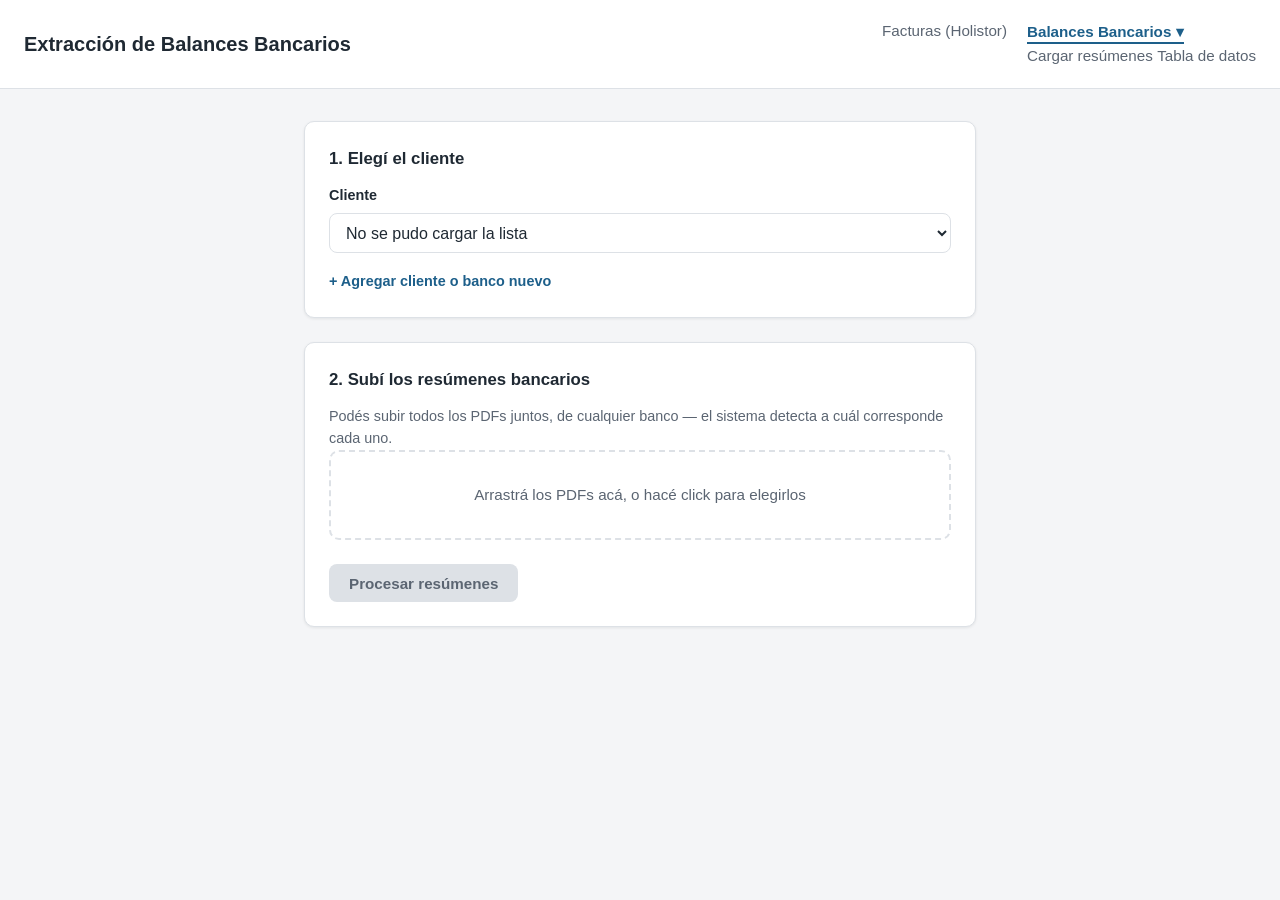
==== balances.html @ 459527d9 "Refactor navigation for balances page" ====
<!DOCTYPE html>
<html lang="es">
<head>
  <meta charset="UTF-8">
  <meta name="viewport" content="width=device-width, initial-scale=1.0">
  <title>Estudio Riorda — Balances Bancarios</title>
  <link rel="stylesheet" href="balances.css">
</head>
<body>

  <header class="balances-header">
    <h1>Extracción de Balances Bancarios</h1>
     <nav class="balances-nav">
        <a href="index.html">Facturas (Holistor)</a>
        <div class="balances-nav-item">
          <a href="balances.html" aria-current="page">Balances Bancarios ▾</a>
          <div class="balances-nav-dropdown">
            <a href="balances.html" class="balances-nav-activa">Cargar resúmenes</a>
            <a href="tabla-datos.html">Tabla de datos</a>
          </div>
        </div>
      </nav>
  </header>

  <main class="balances-main">

    <!-- Paso 1: elegir cliente -->
    <section id="balances-seccion-cliente" class="balances-card">
      <h2>1. Elegí el cliente</h2>

      <div class="balances-campo">
        <label for="balances-select-cliente">Cliente</label>
        <select id="balances-select-cliente">
          <option value="">Cargando clientes…</option>
        </select>
      </div>

      <p id="balances-bancos-habilitados" class="balances-nota"></p>

      <button id="balances-btn-mostrar-alta" type="button" class="balances-link-boton">
        + Agregar cliente o banco nuevo
      </button>
    </section>

    <!-- Formulario de alta de cliente/banco (oculto por defecto, JS lo muestra) -->
    <section id="balances-seccion-alta" class="balances-card" hidden>
      <h2>Agregar cliente o banco</h2>

      <div class="balances-campo">
        <label for="balances-alta-cliente">Nombre del cliente</label>
        <input type="text" id="balances-alta-cliente" placeholder="Ej: Porta SRL">
      </div>

      <div class="balances-campo">
        <label for="balances-alta-banco">Banco</label>
        <select id="balances-alta-banco">
          <option value="">Elegí un banco</option>
          <option value="Galicia">Galicia</option>
          <option value="Nación">Nación</option>
          <option value="Santander">Santander</option>
          <option value="Macro">Macro</option>
        </select>
      </div>

      <div class="balances-acciones">
        <button id="balances-btn-confirmar-alta" type="button">Agregar</button>
        <button id="balances-btn-cancelar-alta" type="button" class="balances-boton-secundario">Cancelar</button>
      </div>

      <p id="balances-alta-mensaje" class="balances-nota" role="status" aria-live="polite"></p>
    </section>

    <!-- Paso 2: subir PDFs -->
    <section id="balances-seccion-upload" class="balances-card">
      <h2>2. Subí los resúmenes bancarios</h2>
      <p class="balances-nota">Podés subir todos los PDFs juntos, de cualquier banco — el sistema detecta a cuál corresponde cada uno.</p>

      <div id="balances-zona-drop" class="balances-dropzone">
        <p>Arrastrá los PDFs acá, o hacé click para elegirlos</p>
        <input type="file" id="balances-input-archivos" accept="application/pdf" multiple hidden>
      </div>

      <ul id="balances-lista-archivos" class="balances-lista-archivos"></ul>

      <div class="balances-acciones">
        <button id="balances-btn-procesar" type="button" disabled>Procesar resúmenes</button>
      </div>
    </section>

    <!-- Estado / progreso -->
    <section id="balances-seccion-estado" class="balances-card" hidden>
      <h2>Procesando…</h2>
      <div id="balances-barra-progreso" class="balances-barra-progreso">
        <div id="balances-barra-progreso-relleno" class="balances-barra-progreso-relleno"></div>
      </div>
      <p id="balances-estado-texto" class="balances-nota" role="status" aria-live="polite"></p>
    </section>

    <!-- Resultados -->
    <section id="balances-seccion-resultados" class="balances-card" hidden>
      <h2>Resultado</h2>

      <div id="balances-resultado-resumen"></div>

      <div id="balances-resultado-avisos"></div>

      <div id="balances-resultado-fallos"></div>

      <button id="balances-btn-nueva-carga" type="button" class="balances-boton-secundario">
        Cargar más resúmenes
      </button>
    </section>

  </main>

  <script src="balances.js"></script>
</body>
</html>
---- balances.css ----
:root {
  --balances-color-fondo: #f4f5f7;
  --balances-color-superficie: #ffffff;
  --balances-color-borde: #dde1e6;
  --balances-color-texto: #1f2933;
  --balances-color-texto-secundario: #5b6572;
  --balances-color-primario: #1d5f8a;
  --balances-color-primario-hover: #164a6d;
  --balances-color-exito: #1d7a4c;
  --balances-color-exito-fondo: #e7f5ec;
  --balances-color-alerta: #9a6400;
  --balances-color-alerta-fondo: #fdf3d9;
  --balances-color-error: #a3231f;
  --balances-color-error-fondo: #fbe9e8;
  --balances-radio: 10px;
  --balances-sombra: 0 1px 3px rgba(15, 23, 30, 0.08);
  --balances-fuente: "Segoe UI", "Helvetica Neue", Arial, sans-serif;
}

* {
  box-sizing: border-box;
}

body {
  margin: 0;
  font-family: var(--balances-fuente);
  background: var(--balances-color-fondo);
  color: var(--balances-color-texto);
  line-height: 1.5;
}

/* ---------- Header ---------- */

.balances-header {
  background: var(--balances-color-superficie);
  border-bottom: 1px solid var(--balances-color-borde);
  padding: 1.25rem 1.5rem;
  display: flex;
  flex-wrap: wrap;
  align-items: center;
  justify-content: space-between;
  gap: 1rem;
}

.balances-header h1 {
  font-size: 1.25rem;
  margin: 0;
}

.balances-nav {
  display: flex;
  gap: 1.25rem;
}

.balances-nav a {
  color: var(--balances-color-texto-secundario);
  text-decoration: none;
  font-size: 0.95rem;
  padding-bottom: 2px;
  border-bottom: 2px solid transparent;
}

.balances-nav a:hover {
  color: var(--balances-color-texto);
}

.balances-nav a[aria-current="page"] {
  color: var(--balances-color-primario);
  border-bottom-color: var(--balances-color-primario);
  font-weight: 600;
}

/* ---------- Layout general ---------- */

.balances-main {
  max-width: 720px;
  margin: 0 auto;
  padding: 2rem 1.5rem 4rem;
  display: flex;
  flex-direction: column;
  gap: 1.5rem;
}

.balances-card {
  background: var(--balances-color-superficie);
  border: 1px solid var(--balances-color-borde);
  border-radius: var(--balances-radio);
  box-shadow: var(--balances-sombra);
  padding: 1.5rem;
}

.balances-card h2 {
  margin-top: 0;
  font-size: 1.05rem;
}

.balances-nota {
  color: var(--balances-color-texto-secundario);
  font-size: 0.9rem;
  margin: 0.5rem 0 0;
}

/* ---------- Campos de formulario ---------- */

.balances-campo {
  display: flex;
  flex-direction: column;
  gap: 0.4rem;
  margin-bottom: 1rem;
}

.balances-campo label {
  font-size: 0.9rem;
  font-weight: 600;
  color: var(--balances-color-texto);
}

.balances-campo select,
.balances-campo input[type="text"] {
  font-family: inherit;
  font-size: 1rem;
  padding: 0.6rem 0.75rem;
  border: 1px solid var(--balances-color-borde);
  border-radius: 8px;
  background: var(--balances-color-superficie);
  color: var(--balances-color-texto);
}

.balances-campo select:focus,
.balances-campo input[type="text"]:focus {
  outline: 2px solid var(--balances-color-primario);
  outline-offset: 1px;
}

/* ---------- Botones ---------- */

.balances-acciones {
  display: flex;
  gap: 0.75rem;
  flex-wrap: wrap;
  margin-top: 0.5rem;
}

button {
  font-family: inherit;
  font-size: 0.95rem;
  font-weight: 600;
  padding: 0.65rem 1.25rem;
  border-radius: 8px;
  border: none;
  cursor: pointer;
  background: var(--balances-color-primario);
  color: #ffffff;
  transition: background 0.15s ease;
}

button:hover:not(:disabled) {
  background: var(--balances-color-primario-hover);
}

button:disabled {
  background: var(--balances-color-borde);
  color: var(--balances-color-texto-secundario);
  cursor: not-allowed;
}

button:focus-visible {
  outline: 2px solid var(--balances-color-primario);
  outline-offset: 2px;
}

.balances-boton-secundario {
  background: transparent;
  color: var(--balances-color-texto-secundario);
  border: 1px solid var(--balances-color-borde);
}

.balances-boton-secundario:hover:not(:disabled) {
  background: var(--balances-color-fondo);
  color: var(--balances-color-texto);
}

.balances-link-boton {
  background: none;
  border: none;
  color: var(--balances-color-primario);
  font-weight: 600;
  font-size: 0.9rem;
  padding: 0;
  cursor: pointer;
}

.balances-link-boton:hover {
  text-decoration: underline;
  background: none;
}

/* ---------- Zona de carga de archivos ---------- */

.balances-dropzone {
  border: 2px dashed var(--balances-color-borde);
  border-radius: var(--balances-radio);
  padding: 2rem 1rem;
  text-align: center;
  color: var(--balances-color-texto-secundario);
  cursor: pointer;
  transition: border-color 0.15s ease, background 0.15s ease;
}

.balances-dropzone:hover,
.balances-dropzone.balances-dropzone-activa {
  border-color: var(--balances-color-primario);
  background: var(--balances-color-fondo);
}

.balances-dropzone p {
  margin: 0;
  font-size: 0.95rem;
}

.balances-lista-archivos {
  list-style: none;
  margin: 1rem 0 0;
  padding: 0;
  display: flex;
  flex-direction: column;
  gap: 0.5rem;
}

.balances-lista-archivos li {
  display: flex;
  align-items: center;
  justify-content: space-between;
  gap: 0.75rem;
  padding: 0.6rem 0.85rem;
  background: var(--balances-color-fondo);
  border-radius: 8px;
  font-size: 0.9rem;
}

.balances-lista-archivos .balances-archivo-quitar {
  background: none;
  border: none;
  color: var(--balances-color-error);
  font-weight: 700;
  padding: 0 0.25rem;
  cursor: pointer;
}

/* ---------- Barra de progreso ---------- */

.balances-barra-progreso {
  width: 100%;
  height: 8px;
  background: var(--balances-color-borde);
  border-radius: 999px;
  overflow: hidden;
  margin-bottom: 0.75rem;
}

.balances-barra-progreso-relleno {
  height: 100%;
  width: 0%;
  background: var(--balances-color-primario);
  transition: width 0.3s ease;
}

/* ---------- Mensajes de resultado ---------- */

.balances-mensaje {
  border-radius: 8px;
  padding: 0.85rem 1rem;
  font-size: 0.9rem;
  margin-bottom: 0.75rem;
}

.balances-mensaje-exito {
  background: var(--balances-color-exito-fondo);
  color: var(--balances-color-exito);
}

.balances-mensaje-alerta {
  background: var(--balances-color-alerta-fondo);
  color: var(--balances-color-alerta);
}

.balances-mensaje-error {
  background: var(--balances-color-error-fondo);
  color: var(--balances-color-error);
}

/* ---------- Responsive ---------- */

@media (max-width: 480px) {
  .balances-header {
    flex-direction: column;
    align-items: flex-start;
  }

  .balances-main {
    padding: 1.5rem 1rem 3rem;
  }

  .balances-card {
    padding: 1.15rem;
  }
}

/* ---------- Movimiento reducido ---------- */

@media (prefers-reduced-motion: reduce) {
  .balances-barra-progreso-relleno,
  .balances-dropzone {
    transition: none;
  }
}
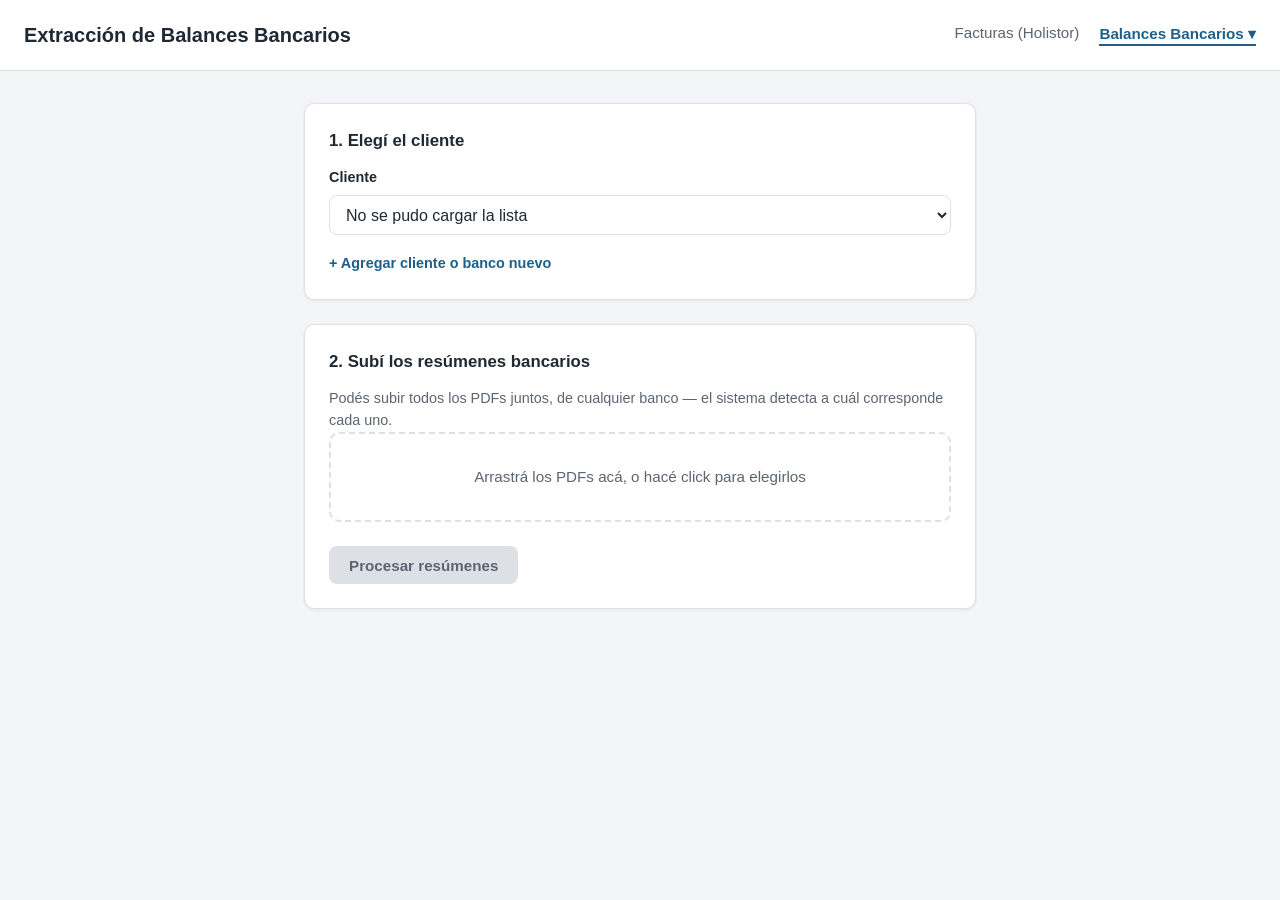
==== commit 721679e7: "Refactor navigation structure in balances.html" ====
--- a/balances.html
+++ b/balances.html
@@ -10,16 +10,18 @@
 
   <header class="balances-header">
     <h1>Extracción de Balances Bancarios</h1>
-     <nav class="balances-nav">
-        <a href="index.html">Facturas (Holistor)</a>
-        <div class="balances-nav-item">
-          <a href="balances.html" aria-current="page">Balances Bancarios ▾</a>
-          <div class="balances-nav-dropdown">
+    <nav class="balances-nav">
+      <a href="index.html">Facturas (Holistor)</a>
+      <div class="balances-nav-item">
+        <a href="balances.html" aria-current="page">Balances Bancarios ▾</a>
+        <div class="balances-nav-dropdown">
+          <div class="balances-nav-dropdown-caja">
             <a href="balances.html" class="balances-nav-activa">Cargar resúmenes</a>
             <a href="tabla-datos.html">Tabla de datos</a>
           </div>
         </div>
-      </nav>
+      </div>
+    </nav>
   </header>
 
   <main class="balances-main">
--- a/balances.css
+++ b/balances.css
@@ -314,3 +314,44 @@
     transition: none;
   }
 }
+
+.balances-nav-item {
+  position: relative;
+}
+
+.balances-nav-dropdown {
+  display: none;
+  position: absolute;
+  top: 100%;
+  left: 0;
+  margin-top: 0.5rem;
+  background: var(--balances-color-superficie);
+  border: 1px solid var(--balances-color-borde);
+  border-radius: 8px;
+  box-shadow: var(--balances-sombra);
+  min-width: 180px;
+  overflow: hidden;
+  padding: 0.35rem 0;
+}
+
+.balances-nav-item:hover .balances-nav-dropdown,
+.balances-nav-item:focus-within .balances-nav-dropdown {
+  display: block;
+}
+
+.balances-nav-dropdown a {
+  display: block;
+  padding: 0.55rem 0.9rem;
+  font-size: 0.9rem;
+  color: var(--balances-color-texto);
+  text-decoration: none;
+}
+
+.balances-nav-dropdown a:hover {
+  background: var(--balances-color-fondo);
+}
+
+.balances-nav-dropdown a.balances-nav-activa {
+  color: var(--balances-color-primario);
+  font-weight: 600;
+}
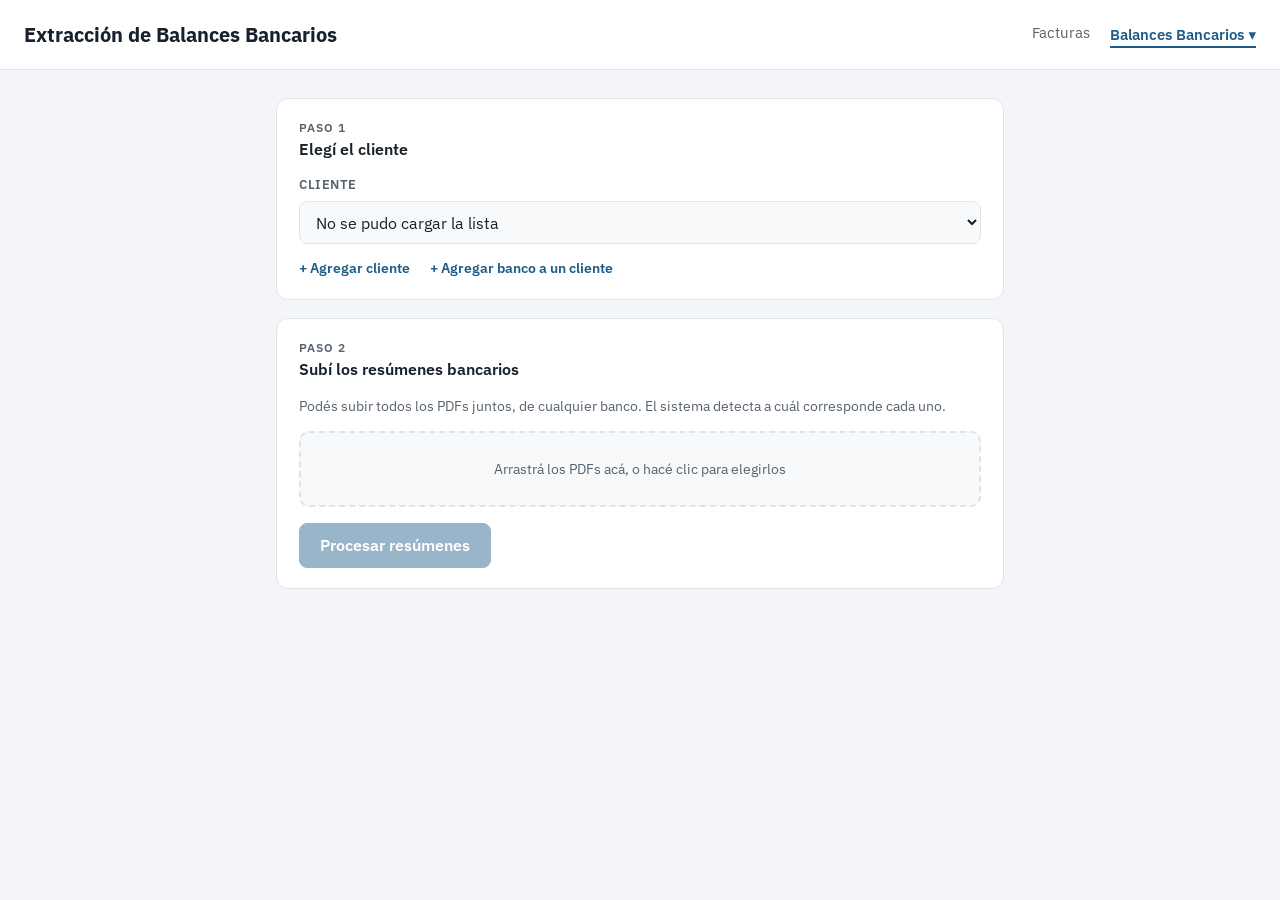
==== commit 0ac2ac96: "Balances: trabajo en curso traído del repositorio anterior (rama balances-polling-robusto) Co-Author" ====
--- a/balances.html
+++ b/balances.html
@@ -4,6 +4,8 @@
   <meta charset="UTF-8">
   <meta name="viewport" content="width=device-width, initial-scale=1.0">
   <title>Estudio Riorda — Balances Bancarios</title>
+  <link rel="stylesheet" href="https://fonts.googleapis.com/css2?family=IBM+Plex+Sans:wght@400;500;600&family=IBM+Plex+Mono:wght@400;500&display=swap">
+  <link rel="stylesheet" href="estilos-base.css">
   <link rel="stylesheet" href="balances.css">
 </head>
 <body>
@@ -11,7 +13,7 @@
   <header class="balances-header">
     <h1>Extracción de Balances Bancarios</h1>
     <nav class="balances-nav">
-      <a href="index.html">Facturas (Holistor)</a>
+      <a href="index.html">Facturas</a>
       <div class="balances-nav-item">
         <a href="balances.html" aria-current="page">Balances Bancarios ▾</a>
         <div class="balances-nav-dropdown">
@@ -28,7 +30,7 @@
 
     <!-- Paso 1: elegir cliente -->
     <section id="balances-seccion-cliente" class="balances-card">
-      <h2>1. Elegí el cliente</h2>
+      <h2>Paso 1 <b>Elegí el cliente</b></h2>
 
       <div class="balances-campo">
         <label for="balances-select-cliente">Cliente</label>
@@ -37,84 +39,144 @@
         </select>
       </div>
 
-      <p id="balances-bancos-habilitados" class="balances-nota"></p>
+      <!-- "Bancos habilitados" + un chip por banco (lo arma balances.js) -->
+      <div id="balances-bancos-habilitados" class="balances-chips-linea"></div>
 
-      <button id="balances-btn-mostrar-alta" type="button" class="balances-link-boton">
-        + Agregar cliente o banco nuevo
-      </button>
-    </section>
-
-    <!-- Formulario de alta de cliente/banco (oculto por defecto, JS lo muestra) -->
-    <section id="balances-seccion-alta" class="balances-card" hidden>
-      <h2>Agregar cliente o banco</h2>
-
-      <div class="balances-campo">
-        <label for="balances-alta-cliente">Nombre del cliente</label>
-        <input type="text" id="balances-alta-cliente" placeholder="Ej: Porta SRL">
+      <div class="balances-alta-enlaces">
+        <button id="balances-btn-alta-cliente" type="button" class="balances-link-boton" aria-expanded="false" aria-controls="balances-alta-cliente">+ Agregar cliente</button>
+        <button id="balances-btn-alta-banco" type="button" class="balances-link-boton" aria-expanded="false" aria-controls="balances-alta-banco">+ Agregar banco a un cliente</button>
       </div>
 
-      <div class="balances-campo">
-        <label for="balances-alta-banco">Banco</label>
-        <select id="balances-alta-banco">
-          <option value="">Elegí un banco</option>
-          <option value="Galicia">Galicia</option>
-          <option value="Nación">Nación</option>
-          <option value="Santander">Santander</option>
-          <option value="Macro">Macro</option>
-        </select>
+      <!-- Alta de cliente / de banco: se ve un formulario por vez (JS los abre y cierra) -->
+      <div id="balances-seccion-alta">
+
+        <div id="balances-alta-cliente" class="balances-alta" hidden>
+          <h3>Agregar cliente</h3>
+          <p class="balances-nota">Nombre tal como va a figurar en la lista, y los bancos con los que opera. Podés tildar más de uno. Solo aparecen los bancos que el sistema sabe leer.</p>
+
+          <div class="balances-campo">
+            <label for="balances-alta-nombre">Nombre del cliente</label>
+            <input type="text" id="balances-alta-nombre" placeholder="Ej.: Abast. El Cimarrón" autocomplete="off">
+          </div>
+
+          <div class="balances-campo" role="group" aria-labelledby="balances-alta-cliente-bancos-titulo">
+            <span id="balances-alta-cliente-bancos-titulo" class="balances-campo-titulo">Bancos</span>
+            <div id="balances-alta-cliente-bancos" class="balances-bancos"></div>
+          </div>
+
+          <div class="balances-acciones">
+            <button id="balances-btn-confirmar-cliente" type="button" class="balances-boton-primario">Agregar cliente</button>
+            <button id="balances-btn-cancelar-cliente" type="button">Cancelar</button>
+          </div>
+        </div>
+
+        <div id="balances-alta-banco" class="balances-alta" hidden>
+          <h3>Agregar banco a un cliente</h3>
+          <p class="balances-nota">Se muestran los bancos que ya tiene el cliente elegido arriba; tildá los que faltan.</p>
+
+          <div class="balances-campo">
+            <span class="balances-campo-titulo">Cliente</span>
+            <strong id="balances-alta-banco-cliente"></strong>
+          </div>
+
+          <div class="balances-campo">
+            <span class="balances-campo-titulo">Bancos habilitados</span>
+            <div id="balances-alta-banco-chips" class="balances-chips"></div>
+          </div>
+
+          <div class="balances-campo" role="group" aria-labelledby="balances-alta-banco-bancos-titulo">
+            <span id="balances-alta-banco-bancos-titulo" class="balances-campo-titulo">Agregar</span>
+            <div id="balances-alta-banco-bancos" class="balances-bancos"></div>
+          </div>
+
+          <div class="balances-acciones">
+            <button id="balances-btn-confirmar-banco" type="button" class="balances-boton-primario">Agregar bancos</button>
+            <button id="balances-btn-cancelar-banco" type="button">Cancelar</button>
+          </div>
+        </div>
+
+        <p id="balances-alta-mensaje" class="balances-nota" role="status" aria-live="polite"></p>
       </div>
-
-      <div class="balances-acciones">
-        <button id="balances-btn-confirmar-alta" type="button">Agregar</button>
-        <button id="balances-btn-cancelar-alta" type="button" class="balances-boton-secundario">Cancelar</button>
-      </div>
-
-      <p id="balances-alta-mensaje" class="balances-nota" role="status" aria-live="polite"></p>
     </section>
 
     <!-- Paso 2: subir PDFs -->
     <section id="balances-seccion-upload" class="balances-card">
-      <h2>2. Subí los resúmenes bancarios</h2>
-      <p class="balances-nota">Podés subir todos los PDFs juntos, de cualquier banco — el sistema detecta a cuál corresponde cada uno.</p>
+      <h2>Paso 2 <b>Subí los resúmenes bancarios</b></h2>
+      <p class="balances-nota">Podés subir todos los PDFs juntos, de cualquier banco. El sistema detecta a cuál corresponde cada uno.</p>
 
       <div id="balances-zona-drop" class="balances-dropzone">
-        <p>Arrastrá los PDFs acá, o hacé click para elegirlos</p>
+        <p>Arrastrá los PDFs acá, o hacé clic para elegirlos</p>
         <input type="file" id="balances-input-archivos" accept="application/pdf" multiple hidden>
+      </div>
+
+      <div id="balances-lista-cabecera" class="balances-lista-cabecera" hidden>
+        <span id="balances-contador-archivos" aria-live="polite"></span>
+        <button id="balances-btn-quitar-todos" type="button" class="balances-boton-chico">Quitar todos</button>
       </div>
 
       <ul id="balances-lista-archivos" class="balances-lista-archivos"></ul>
 
       <div class="balances-acciones">
-        <button id="balances-btn-procesar" type="button" disabled>Procesar resúmenes</button>
+        <button id="balances-btn-procesar" type="button" class="balances-boton-primario" disabled>Procesar resúmenes</button>
       </div>
     </section>
 
     <!-- Estado / progreso -->
     <section id="balances-seccion-estado" class="balances-card" hidden>
-      <h2>Procesando…</h2>
+      <h2>Procesando <b id="balances-estado-subtitulo"></b></h2>
       <div id="balances-barra-progreso" class="balances-barra-progreso">
         <div id="balances-barra-progreso-relleno" class="balances-barra-progreso-relleno"></div>
       </div>
-      <p id="balances-estado-texto" class="balances-nota" role="status" aria-live="polite"></p>
+      <p id="balances-estado-texto" class="balances-estado-tag" role="status" aria-live="polite"></p>
     </section>
 
     <!-- Resultados -->
     <section id="balances-seccion-resultados" class="balances-card" hidden>
-      <h2>Resultado</h2>
+      <h2>Resultado <b id="balances-resultado-subtitulo"></b></h2>
 
       <div id="balances-resultado-resumen"></div>
 
+      <div id="balances-resultado-fallos"></div>
+
       <div id="balances-resultado-avisos"></div>
 
-      <div id="balances-resultado-fallos"></div>
+      <div class="balances-acciones">
+        <button id="balances-btn-reconsultar" type="button" hidden>
+          Volver a consultar el estado
+        </button>
 
-      <button id="balances-btn-nueva-carga" type="button" class="balances-boton-secundario">
-        Cargar más resúmenes
-      </button>
+        <button id="balances-btn-nueva-carga" type="button" class="balances-boton-primario">
+          Cargar más resúmenes
+        </button>
+      </div>
     </section>
 
   </main>
 
+  <!-- Ventana para pedir la contraseña de un PDF protegido (la abre balances.js) -->
+  <dialog id="balances-dialogo-clave" class="balances-dialogo" aria-labelledby="balances-dialogo-titulo">
+    <form id="balances-dialogo-form" method="dialog" autocomplete="off">
+      <h2 id="balances-dialogo-titulo">PDF protegido con contraseña <strong id="balances-dialogo-archivo"></strong></h2>
+      <p class="balances-dialogo-texto balances-nota">Este resumen está protegido. Escribí la contraseña para desbloquearlo. No se guarda.</p>
+
+      <div class="balances-campo">
+        <label for="balances-dialogo-clave-input">Contraseña</label>
+        <input type="password" id="balances-dialogo-clave-input" autocomplete="off" autocapitalize="off" spellcheck="false">
+      </div>
+
+      <label class="balances-dialogo-mostrar">
+        <input type="checkbox" id="balances-dialogo-mostrar"> Mostrar contraseña
+      </label>
+
+      <div id="balances-dialogo-mensaje" role="alert" aria-live="polite"></div>
+
+      <div class="balances-acciones">
+        <button id="balances-dialogo-desbloquear" type="submit" class="balances-boton-primario">Desbloquear</button>
+        <button id="balances-dialogo-omitir" type="button">Omitir</button>
+      </div>
+    </form>
+  </dialog>
+
   <script src="balances.js"></script>
 </body>
 </html>
--- a/estilos-base.css
+++ b/estilos-base.css
@@ -0,0 +1,280 @@
+/* Estilos compartidos por "Cargar resúmenes" (balances.html) y "Tabla de datos" (tabla-datos.html).
+   Acá viven los tokens (colores, fuentes, radio), la barra superior, las notas/mensajes y los chips de banco.
+   Lo propio de cada página queda en balances.css y tabla-datos.css. */
+
+/* ---------- Tokens: todo color sale de estas variables. El modo oscuro las redefine. ---------- */
+
+:root {
+  --balances-color-fondo: #f3f5f8;
+  --balances-color-superficie: #ffffff;
+  --balances-color-borde: #dfe4ea;
+  --balances-color-texto: #17212b;
+  --balances-color-texto-secundario: #56626f;
+  --balances-color-primario: #1d5c8a;
+  --balances-color-primario-hover: #164a6d;
+  --balances-color-exito: #1e6b3a;
+  --balances-color-exito-fondo: #e4f3e9;
+  --balances-color-alerta: #7a5200;
+  --balances-color-alerta-fondo: #fff4dc;
+  --balances-color-error: #a3231f;
+  --balances-color-error-fondo: #fbe9e8;
+  --balances-color-info: #3d5063;
+  --balances-color-info-fondo: #eef2f6;
+  --balances-radio: 10px;
+  --balances-sombra: 0 1px 3px rgba(15, 23, 30, 0.08);
+  --balances-fuente: "IBM Plex Sans", system-ui, -apple-system, "Segoe UI", sans-serif;
+
+  --tabla-fuente-mono: "IBM Plex Mono", ui-monospace, "SFMono-Regular", Menlo, monospace;
+  --tabla-superficie-2: #f7f9fb;
+  --tabla-linea-suave: #eceff3;
+  --tabla-texto-3: #8a95a1;
+  --tabla-acento: #1d5c8a;
+  --tabla-acento-texto: #ffffff;
+  --tabla-negativo: #b4262b;
+  --tabla-hover: #eef3f8;
+  --tabla-galicia: #cf5a17;
+  --tabla-macro: #1b5fa8;
+  --tabla-nacion: #2a7a6f;
+  --tabla-santander: #c41e2a;
+  --tabla-credicoop: #7a4fb0;
+}
+
+@media (prefers-color-scheme: dark) {
+  :root:not([data-theme="light"]) {
+    --balances-color-fondo: #0f161d;
+    --balances-color-superficie: #17212b;
+    --balances-color-borde: #2a3846;
+    --balances-color-texto: #e8edf2;
+    --balances-color-texto-secundario: #a6b2bf;
+    --balances-color-primario: #6fb0e0;
+    --balances-color-primario-hover: #8fc2ea;
+    --balances-color-exito: #9fd8b3;
+    --balances-color-exito-fondo: #173627;
+    --balances-color-alerta: #f0cf7a;
+    --balances-color-alerta-fondo: #3b2f12;
+    --balances-color-error: #ff7b80;
+    --balances-color-error-fondo: #3a1f22;
+    --balances-color-info: #b9c6d2;
+    --balances-color-info-fondo: #1f2a34;
+    --balances-sombra: none;
+    --tabla-superficie-2: #1b2733;
+    --tabla-linea-suave: #223040;
+    --tabla-texto-3: #76828f;
+    --tabla-acento: #6fb0e0;
+    --tabla-acento-texto: #0b1822;
+    --tabla-negativo: #ff7b80;
+    --tabla-hover: #1e2c3a;
+    --tabla-galicia: #ff9a5c;
+    --tabla-macro: #6fb0e8;
+    --tabla-nacion: #5fd0bf;
+    --tabla-santander: #ff7b83;
+    --tabla-credicoop: #b79ae0;
+    color-scheme: dark;
+  }
+}
+
+:root[data-theme="dark"] {
+  --balances-color-fondo: #0f161d;
+  --balances-color-superficie: #17212b;
+  --balances-color-borde: #2a3846;
+  --balances-color-texto: #e8edf2;
+  --balances-color-texto-secundario: #a6b2bf;
+  --balances-color-primario: #6fb0e0;
+  --balances-color-primario-hover: #8fc2ea;
+  --balances-color-exito: #9fd8b3;
+  --balances-color-exito-fondo: #173627;
+  --balances-color-alerta: #f0cf7a;
+  --balances-color-alerta-fondo: #3b2f12;
+  --balances-color-error: #ff7b80;
+  --balances-color-error-fondo: #3a1f22;
+  --balances-color-info: #b9c6d2;
+  --balances-color-info-fondo: #1f2a34;
+  --balances-sombra: none;
+  --tabla-superficie-2: #1b2733;
+  --tabla-linea-suave: #223040;
+  --tabla-texto-3: #76828f;
+  --tabla-acento: #6fb0e0;
+  --tabla-acento-texto: #0b1822;
+  --tabla-negativo: #ff7b80;
+  --tabla-hover: #1e2c3a;
+  --tabla-galicia: #ff9a5c;
+  --tabla-macro: #6fb0e8;
+  --tabla-nacion: #5fd0bf;
+  --tabla-santander: #ff7b83;
+  --tabla-credicoop: #b79ae0;
+  color-scheme: dark;
+}
+
+* {
+  box-sizing: border-box;
+}
+
+body {
+  margin: 0;
+  font-family: var(--balances-fuente);
+  background: var(--balances-color-fondo);
+  color: var(--balances-color-texto);
+  line-height: 1.45;
+}
+
+/* ---------- Barra superior y navegación (con desplegable) ---------- */
+
+.balances-header {
+  background: var(--balances-color-superficie);
+  border-bottom: 1px solid var(--balances-color-borde);
+  padding: 1.25rem 1.5rem;
+  display: flex;
+  flex-wrap: wrap;
+  align-items: center;
+  justify-content: space-between;
+  gap: 1rem;
+  position: relative;
+  z-index: 20;
+}
+
+.balances-header h1 {
+  font-size: 1.25rem;
+  margin: 0;
+}
+
+.balances-nav {
+  display: flex;
+  gap: 1.25rem;
+  align-items: center;
+}
+
+.balances-nav > a {
+  color: var(--balances-color-texto-secundario);
+  text-decoration: none;
+  font-size: 0.95rem;
+  padding-bottom: 2px;
+  border-bottom: 2px solid transparent;
+}
+
+.balances-nav > a:hover {
+  color: var(--balances-color-texto);
+}
+
+.balances-nav-item {
+  position: relative;
+}
+
+.balances-nav-item > a {
+  color: var(--balances-color-primario);
+  text-decoration: none;
+  font-size: 0.95rem;
+  font-weight: 600;
+  border-bottom: 2px solid var(--balances-color-primario);
+  padding-bottom: 2px;
+}
+
+.balances-nav-dropdown {
+  display: none;
+  position: absolute;
+  /* Sin margin-top: un hueco entre el link y el menú corta el hover al
+     mover el mouse en diagonal hacia abajo, cerrando el menú antes de
+     llegar a las opciones — por eso el desplegable se cerraba solo. El
+     padding-top de acá da la misma separación visual sin crear ese hueco. */
+  top: 100%;
+  left: 0;
+  padding-top: 0.5rem;
+  min-width: 180px;
+  z-index: 30;
+}
+
+.balances-nav-item:hover .balances-nav-dropdown,
+.balances-nav-item:focus-within .balances-nav-dropdown {
+  display: block;
+}
+
+.balances-nav-dropdown-caja {
+  background: var(--balances-color-superficie);
+  border: 1px solid var(--balances-color-borde);
+  border-radius: 8px;
+  box-shadow: var(--balances-sombra);
+  overflow: hidden;
+  padding: 0.35rem 0;
+}
+
+.balances-nav-dropdown-caja a {
+  display: block;
+  padding: 0.55rem 0.9rem;
+  font-size: 0.9rem;
+  color: var(--balances-color-texto);
+  text-decoration: none;
+}
+
+.balances-nav-dropdown-caja a:hover {
+  background: var(--balances-color-fondo);
+}
+
+.balances-nav-dropdown-caja a.balances-nav-activa {
+  color: var(--balances-color-primario);
+  font-weight: 600;
+}
+
+/* ---------- Notas y mensajes ---------- */
+
+.balances-nota {
+  color: var(--balances-color-texto-secundario);
+  font-size: 0.9rem;
+  margin: 0;
+}
+
+.balances-mensaje {
+  border-radius: 8px;
+  padding: 0.85rem 1rem;
+  font-size: 0.9rem;
+}
+
+.balances-mensaje-exito {
+  background: var(--balances-color-exito-fondo);
+  color: var(--balances-color-exito);
+}
+
+.balances-mensaje-alerta {
+  background: var(--balances-color-alerta-fondo);
+  color: var(--balances-color-alerta);
+}
+
+.balances-mensaje-error {
+  background: var(--balances-color-error-fondo);
+  color: var(--balances-color-error);
+}
+
+.balances-mensaje-info {
+  background: var(--balances-color-info-fondo);
+  color: var(--balances-color-info);
+}
+
+/* ---------- Chip de banco (el color de cada banco llega en --c) ---------- */
+
+.tabla-chip {
+  display: inline-flex;
+  align-items: center;
+  gap: 0.4rem;
+  font-weight: 600;
+  font-size: 0.75rem;
+  padding: 0.2rem 0.6rem;
+  border-radius: 999px;
+  color: var(--c);
+  background: color-mix(in srgb, var(--c) 14%, transparent);
+  white-space: nowrap;
+}
+
+.tabla-chip::before {
+  content: "";
+  width: 7px;
+  height: 7px;
+  border-radius: 50%;
+  background: var(--c);
+}
+
+/* ---------- Responsive ---------- */
+
+@media (max-width: 480px) {
+  .balances-header {
+    flex-direction: column;
+    align-items: flex-start;
+  }
+}
--- a/balances.css
+++ b/balances.css
@@ -1,103 +1,56 @@
-:root {
-  --balances-color-fondo: #f4f5f7;
-  --balances-color-superficie: #ffffff;
-  --balances-color-borde: #dde1e6;
-  --balances-color-texto: #1f2933;
-  --balances-color-texto-secundario: #5b6572;
-  --balances-color-primario: #1d5f8a;
-  --balances-color-primario-hover: #164a6d;
-  --balances-color-exito: #1d7a4c;
-  --balances-color-exito-fondo: #e7f5ec;
-  --balances-color-alerta: #9a6400;
-  --balances-color-alerta-fondo: #fdf3d9;
-  --balances-color-error: #a3231f;
-  --balances-color-error-fondo: #fbe9e8;
-  --balances-radio: 10px;
-  --balances-sombra: 0 1px 3px rgba(15, 23, 30, 0.08);
-  --balances-fuente: "Segoe UI", "Helvetica Neue", Arial, sans-serif;
-}
-
-* {
-  box-sizing: border-box;
-}
-
-body {
-  margin: 0;
-  font-family: var(--balances-fuente);
-  background: var(--balances-color-fondo);
-  color: var(--balances-color-texto);
-  line-height: 1.5;
-}
-
-/* ---------- Header ---------- */
-
-.balances-header {
-  background: var(--balances-color-superficie);
-  border-bottom: 1px solid var(--balances-color-borde);
-  padding: 1.25rem 1.5rem;
-  display: flex;
-  flex-wrap: wrap;
-  align-items: center;
-  justify-content: space-between;
-  gap: 1rem;
-}
-
-.balances-header h1 {
-  font-size: 1.25rem;
-  margin: 0;
-}
-
-.balances-nav {
-  display: flex;
-  gap: 1.25rem;
-}
-
-.balances-nav a {
-  color: var(--balances-color-texto-secundario);
-  text-decoration: none;
-  font-size: 0.95rem;
-  padding-bottom: 2px;
-  border-bottom: 2px solid transparent;
-}
-
-.balances-nav a:hover {
-  color: var(--balances-color-texto);
-}
-
-.balances-nav a[aria-current="page"] {
-  color: var(--balances-color-primario);
-  border-bottom-color: var(--balances-color-primario);
-  font-weight: 600;
-}
+/* Estilos propios de "Cargar resúmenes". Los tokens (colores, fuentes, radio), la barra superior,
+   las notas, los mensajes y los chips de banco están en estilos-base.css. Ningún color suelto acá. */
 
 /* ---------- Layout general ---------- */
 
 .balances-main {
-  max-width: 720px;
+  max-width: 760px;
   margin: 0 auto;
-  padding: 2rem 1.5rem 4rem;
+  padding: 1.75rem 1rem 3rem;
   display: flex;
   flex-direction: column;
-  gap: 1.5rem;
+  gap: 1.1rem;
 }
 
 .balances-card {
   background: var(--balances-color-superficie);
   border: 1px solid var(--balances-color-borde);
-  border-radius: var(--balances-radio);
-  box-shadow: var(--balances-sombra);
-  padding: 1.5rem;
-}
-
+  border-radius: 12px;
+  padding: 1.25rem 1.4rem;
+}
+
+/* Título de tarjeta: etiqueta chica en mayúsculas ("PASO 1") y subtítulo en negro debajo */
 .balances-card h2 {
-  margin-top: 0;
-  font-size: 1.05rem;
-}
-
-.balances-nota {
-  color: var(--balances-color-texto-secundario);
-  font-size: 0.9rem;
-  margin: 0.5rem 0 0;
+  margin: 0 0 0.9rem;
+  font-size: 0.75rem;
+  font-weight: 600;
+  letter-spacing: 0.08em;
+  text-transform: uppercase;
+  color: var(--balances-color-texto-secundario);
+}
+
+.balances-card h2 b {
+  display: block;
+  margin-top: 2px;
+  font-size: 1rem;
+  font-weight: 600;
+  letter-spacing: 0;
+  text-transform: none;
+  color: var(--balances-color-texto);
+}
+
+.balances-card h2 b:empty {
+  display: none;
+}
+
+.balances-card .balances-nota {
+  margin: 0 0 0.9rem;
+}
+
+.balances-num {
+  font-family: var(--tabla-fuente-mono);
+  font-variant-numeric: tabular-nums;
+  font-weight: 600;
 }
 
 /* ---------- Campos de formulario ---------- */
@@ -106,78 +59,99 @@
   display: flex;
   flex-direction: column;
   gap: 0.4rem;
-  margin-bottom: 1rem;
-}
-
-.balances-campo label {
-  font-size: 0.9rem;
-  font-weight: 600;
-  color: var(--balances-color-texto);
+  margin-bottom: 0.9rem;
+}
+
+.balances-campo > label,
+.balances-campo-titulo {
+  font-size: 0.8rem;
+  font-weight: 600;
+  letter-spacing: 0.04em;
+  text-transform: uppercase;
+  color: var(--balances-color-texto-secundario);
 }
 
 .balances-campo select,
-.balances-campo input[type="text"] {
-  font-family: inherit;
-  font-size: 1rem;
+.balances-campo input[type="text"],
+.balances-campo input[type="password"] {
+  font: inherit;
   padding: 0.6rem 0.75rem;
   border: 1px solid var(--balances-color-borde);
   border-radius: 8px;
+  background: var(--tabla-superficie-2);
+  color: var(--balances-color-texto);
+  width: 100%;
+}
+
+.balances-campo select:focus-visible,
+.balances-campo input[type="text"]:focus-visible,
+.balances-campo input[type="password"]:focus-visible {
+  outline: 2px solid var(--tabla-acento);
+  outline-offset: 1px;
+}
+
+/* "Bancos habilitados" en gris seguido de los chips de cada banco */
+.balances-chips-linea {
+  display: flex;
+  flex-wrap: wrap;
+  align-items: center;
+  gap: 0.4rem;
+  margin: 0.5rem 0 0.25rem;
+}
+
+.balances-chips-linea:empty {
+  display: none;
+}
+
+/* ---------- Botones ---------- */
+
+.balances-acciones {
+  display: flex;
+  gap: 0.6rem;
+  flex-wrap: wrap;
+  align-items: center;
+  margin-top: 1rem;
+}
+
+button {
+  font: inherit;
+  font-weight: 600;
+  padding: 0.6rem 1.25rem;
+  border-radius: 8px;
+  border: 1px solid var(--balances-color-borde);
   background: var(--balances-color-superficie);
   color: var(--balances-color-texto);
-}
-
-.balances-campo select:focus,
-.balances-campo input[type="text"]:focus {
-  outline: 2px solid var(--balances-color-primario);
-  outline-offset: 1px;
-}
-
-/* ---------- Botones ---------- */
-
-.balances-acciones {
-  display: flex;
-  gap: 0.75rem;
-  flex-wrap: wrap;
-  margin-top: 0.5rem;
-}
-
-button {
-  font-family: inherit;
-  font-size: 0.95rem;
-  font-weight: 600;
-  padding: 0.65rem 1.25rem;
-  border-radius: 8px;
-  border: none;
   cursor: pointer;
-  background: var(--balances-color-primario);
-  color: #ffffff;
-  transition: background 0.15s ease;
 }
 
 button:hover:not(:disabled) {
+  background: var(--tabla-hover);
+}
+
+.balances-boton-primario {
+  background: var(--tabla-acento);
+  border-color: var(--tabla-acento);
+  color: var(--tabla-acento-texto);
+}
+
+.balances-boton-primario:hover:not(:disabled) {
   background: var(--balances-color-primario-hover);
+  border-color: var(--balances-color-primario-hover);
 }
 
 button:disabled {
-  background: var(--balances-color-borde);
-  color: var(--balances-color-texto-secundario);
-  cursor: not-allowed;
+  opacity: 0.45;
+  cursor: default;
 }
 
 button:focus-visible {
-  outline: 2px solid var(--balances-color-primario);
+  outline: 3px solid color-mix(in srgb, var(--tabla-acento) 45%, transparent);
   outline-offset: 2px;
 }
 
-.balances-boton-secundario {
-  background: transparent;
-  color: var(--balances-color-texto-secundario);
-  border: 1px solid var(--balances-color-borde);
-}
-
-.balances-boton-secundario:hover:not(:disabled) {
-  background: var(--balances-color-fondo);
-  color: var(--balances-color-texto);
+.balances-boton-chico {
+  padding: 0.3rem 0.75rem;
+  font-size: 0.85rem;
 }
 
 .balances-link-boton {
@@ -190,41 +164,148 @@
   cursor: pointer;
 }
 
-.balances-link-boton:hover {
+.balances-link-boton:hover:not(:disabled),
+.balances-link-boton[aria-expanded="true"] {
   text-decoration: underline;
   background: none;
 }
 
+/* ---------- Alta de cliente / de banco ---------- */
+
+.balances-alta-enlaces {
+  display: flex;
+  flex-wrap: wrap;
+  gap: 0.5rem 1.25rem;
+  margin-top: 0.75rem;
+}
+
+.balances-alta {
+  margin-top: 1rem;
+  padding-top: 1rem;
+  border-top: 1px solid var(--tabla-linea-suave);
+}
+
+.balances-alta h3 {
+  margin: 0 0 0.25rem;
+  font-size: 1rem;
+}
+
+.balances-alta .balances-nota {
+  margin: 0 0 0.75rem;
+}
+
+/* Casillas de bancos: un recuadro por banco, resaltado al tildar */
+.balances-bancos {
+  display: grid;
+  grid-template-columns: repeat(auto-fill, minmax(150px, 1fr));
+  gap: 0.5rem;
+}
+
+.balances-banco {
+  display: flex;
+  align-items: center;
+  gap: 0.5rem;
+  padding: 0.55rem 0.75rem;
+  border: 1px solid var(--balances-color-borde);
+  border-radius: 8px;
+  background: var(--tabla-superficie-2);
+  font-size: 0.9rem;
+  cursor: pointer;
+}
+
+.balances-banco input {
+  width: 16px;
+  height: 16px;
+  margin: 0;
+  accent-color: var(--tabla-acento);
+}
+
+.balances-banco:has(input:checked) {
+  border-color: var(--tabla-acento);
+  background: color-mix(in srgb, var(--tabla-acento) 8%, transparent);
+}
+
+.balances-banco:has(input:focus-visible) {
+  outline: 2px solid var(--tabla-acento);
+  outline-offset: 1px;
+}
+
+.balances-banco-ya {
+  opacity: 0.55;
+  cursor: default;
+}
+
+.balances-chips {
+  display: flex;
+  flex-wrap: wrap;
+  gap: 0.4rem;
+}
+
+#balances-alta-mensaje {
+  margin-top: 0.75rem;
+}
+
+#balances-alta-mensaje:empty {
+  display: none;
+}
+
 /* ---------- Zona de carga de archivos ---------- */
 
 .balances-dropzone {
   border: 2px dashed var(--balances-color-borde);
-  border-radius: var(--balances-radio);
-  padding: 2rem 1rem;
+  border-radius: 10px;
+  padding: 1.6rem 1rem;
   text-align: center;
   color: var(--balances-color-texto-secundario);
+  background: var(--tabla-superficie-2);
   cursor: pointer;
   transition: border-color 0.15s ease, background 0.15s ease;
 }
 
 .balances-dropzone:hover,
 .balances-dropzone.balances-dropzone-activa {
-  border-color: var(--balances-color-primario);
-  background: var(--balances-color-fondo);
+  border-color: var(--tabla-acento);
+  background: color-mix(in srgb, var(--tabla-acento) 8%, transparent);
 }
 
 .balances-dropzone p {
   margin: 0;
-  font-size: 0.95rem;
-}
-
+  font-size: 0.9rem;
+}
+
+.balances-lista-cabecera {
+  display: flex;
+  align-items: center;
+  justify-content: space-between;
+  flex-wrap: wrap;
+  gap: 0.5rem 0.75rem;
+  margin-top: 0.75rem;
+  font-size: 0.85rem;
+  color: var(--balances-color-texto-secundario);
+}
+
+.balances-lista-cabecera[hidden] {
+  display: none;
+}
+
+/* Lista con altura máxima: con muchos archivos se desplaza dentro de su recuadro */
 .balances-lista-archivos {
   list-style: none;
-  margin: 1rem 0 0;
+  margin: 0.75rem 0 0;
   padding: 0;
-  display: flex;
-  flex-direction: column;
-  gap: 0.5rem;
+  max-height: 220px;
+  overflow-y: auto;
+  background: var(--tabla-superficie-2);
+  border: 1px solid var(--tabla-linea-suave);
+  border-radius: 8px;
+}
+
+.balances-lista-archivos:empty {
+  display: none;
+}
+
+.balances-lista-cabecera:not([hidden]) + .balances-lista-archivos {
+  margin-top: 0.4rem;
 }
 
 .balances-lista-archivos li {
@@ -232,10 +313,18 @@
   align-items: center;
   justify-content: space-between;
   gap: 0.75rem;
-  padding: 0.6rem 0.85rem;
-  background: var(--balances-color-fondo);
-  border-radius: 8px;
-  font-size: 0.9rem;
+  padding: 0.55rem 0.75rem;
+  border-bottom: 1px solid var(--tabla-linea-suave);
+  font-size: 0.9rem;
+}
+
+.balances-lista-archivos li:last-child {
+  border-bottom: 0;
+}
+
+.balances-lista-archivos li span {
+  min-width: 0;
+  overflow-wrap: anywhere;
 }
 
 .balances-lista-archivos .balances-archivo-quitar {
@@ -244,7 +333,6 @@
   color: var(--balances-color-error);
   font-weight: 700;
   padding: 0 0.25rem;
-  cursor: pointer;
 }
 
 /* ---------- Barra de progreso ---------- */
@@ -252,57 +340,250 @@
 .balances-barra-progreso {
   width: 100%;
   height: 8px;
-  background: var(--balances-color-borde);
+  background: var(--tabla-linea-suave);
   border-radius: 999px;
   overflow: hidden;
-  margin-bottom: 0.75rem;
+  margin: 0.6rem 0 0.5rem;
 }
 
 .balances-barra-progreso-relleno {
   height: 100%;
   width: 0%;
-  background: var(--balances-color-primario);
+  background: var(--tabla-acento);
+  border-radius: 999px;
   transition: width 0.3s ease;
 }
 
-/* ---------- Mensajes de resultado ---------- */
-
-.balances-mensaje {
-  border-radius: 8px;
-  padding: 0.85rem 1rem;
-  font-size: 0.9rem;
+.balances-estado-tag {
+  margin: 0;
+  font-size: 0.75rem;
+  letter-spacing: 0.08em;
+  text-transform: uppercase;
+  color: var(--balances-color-texto-secundario);
+}
+
+/* ---------- Resultado: cifras y grupos plegables ---------- */
+
+.balances-cifras {
+  display: grid;
+  grid-template-columns: repeat(auto-fit, minmax(150px, 1fr));
+  gap: 0.6rem;
+  margin-bottom: 0.9rem;
+}
+
+.balances-cifra {
+  background: var(--tabla-superficie-2);
+  border: 1px solid var(--tabla-linea-suave);
+  border-radius: 10px;
+  padding: 0.75rem 0.9rem;
+}
+
+.balances-cifra-etiqueta {
+  font-size: 0.75rem;
+  letter-spacing: 0.06em;
+  text-transform: uppercase;
+  color: var(--balances-color-texto-secundario);
+}
+
+.balances-cifra-valor {
+  font-family: var(--tabla-fuente-mono);
+  font-variant-numeric: tabular-nums;
+  font-size: 1.4rem;
+  font-weight: 600;
+  margin-top: 2px;
+}
+
+.balances-cifra-exito .balances-cifra-valor {
+  color: var(--balances-color-exito);
+}
+
+.balances-cifra-alerta .balances-cifra-valor {
+  color: var(--balances-color-alerta);
+}
+
+#balances-resultado-resumen .balances-mensaje {
   margin-bottom: 0.75rem;
 }
 
-.balances-mensaje-exito {
-  background: var(--balances-color-exito-fondo);
-  color: var(--balances-color-exito);
-}
-
-.balances-mensaje-alerta {
+.balances-desplegable {
+  border: 1px solid var(--tabla-linea-suave);
+  border-radius: 10px;
+  margin-top: 0.6rem;
+  background: var(--balances-color-superficie);
+}
+
+.balances-desplegable summary {
+  display: flex;
+  align-items: center;
+  gap: 0.6rem;
+  padding: 0.6rem 0.9rem;
+  font-weight: 600;
+  font-size: 0.9rem;
+  cursor: pointer;
+  list-style: none;
+}
+
+.balances-desplegable summary::-webkit-details-marker {
+  display: none;
+}
+
+.balances-desplegable summary::after {
+  content: "▾";
+  margin-left: auto;
+  color: var(--balances-color-texto-secundario);
+}
+
+.balances-desplegable[open] summary::after {
+  content: "▴";
+}
+
+.balances-etiqueta {
+  font-size: 0.75rem;
+  font-weight: 600;
+  border-radius: 999px;
+  padding: 2px 9px;
+}
+
+.balances-etiqueta-error {
+  background: var(--balances-color-error-fondo);
+  color: var(--balances-color-error);
+}
+
+.balances-etiqueta-alerta {
   background: var(--balances-color-alerta-fondo);
   color: var(--balances-color-alerta);
 }
 
-.balances-mensaje-error {
-  background: var(--balances-color-error-fondo);
-  color: var(--balances-color-error);
+.balances-etiqueta-info {
+  background: var(--balances-color-info-fondo);
+  color: var(--balances-color-info);
+}
+
+.balances-desplegable ul {
+  list-style: none;
+  margin: 0;
+  padding: 0 0.9rem 0.6rem;
+}
+
+.balances-desplegable li {
+  display: grid;
+  grid-template-columns: auto 1fr;
+  gap: 0.6rem;
+  align-items: start;
+  padding: 0.5rem 0;
+  border-top: 1px solid var(--tabla-linea-suave);
+  font-size: 0.9rem;
+}
+
+.balances-desplegable li .tabla-chip {
+  margin-right: 0.25rem;
+  vertical-align: middle;
+}
+
+.balances-archivo {
+  font-family: var(--tabla-fuente-mono);
+  font-size: 0.75rem;
+  color: var(--balances-color-texto-secundario);
+  white-space: nowrap;
+  max-width: 230px;
+  overflow: hidden;
+  text-overflow: ellipsis;
+  padding-top: 0.15rem;
+}
+
+/* Renglón compacto por cuenta ("Sin movimientos"): una sola columna, con la lista de archivos
+   en mono gris chica debajo del texto; se corta en varias líneas para no desbordar */
+.balances-desplegable li.balances-cuenta-compacta {
+  grid-template-columns: minmax(0, 1fr);
+  gap: 0.2rem;
+}
+
+.balances-archivos-lista {
+  font-family: var(--tabla-fuente-mono);
+  font-size: 0.75rem;
+  color: var(--balances-color-texto-secundario);
+  overflow-wrap: anywhere;
+}
+
+/* ---------- Ventana de contraseña de PDF ---------- */
+
+.balances-dialogo {
+  width: min(27rem, calc(100vw - 2rem));
+  max-height: calc(100vh - 2rem);
+  overflow-y: auto;
+  padding: 1.25rem 1.4rem;
+  border: 1px solid var(--balances-color-borde);
+  border-radius: 12px;
+  background: var(--balances-color-superficie);
+  color: var(--balances-color-texto);
+  box-shadow: 0 10px 30px color-mix(in srgb, var(--balances-color-texto) 18%, transparent);
+}
+
+.balances-dialogo::backdrop {
+  background: color-mix(in srgb, var(--balances-color-fondo) 60%, transparent);
+}
+
+.balances-dialogo h2 {
+  margin: 0 0 0.5rem;
+  font-size: 0.75rem;
+  font-weight: 600;
+  letter-spacing: 0.08em;
+  text-transform: uppercase;
+  color: var(--balances-color-texto-secundario);
+}
+
+.balances-dialogo h2 strong {
+  display: block;
+  margin-top: 2px;
+  font-size: 1rem;
+  letter-spacing: 0;
+  text-transform: none;
+  color: var(--balances-color-texto);
+  overflow-wrap: anywhere;
+}
+
+.balances-dialogo-texto {
+  margin: 0 0 0.9rem;
+}
+
+.balances-dialogo-mostrar {
+  display: flex;
+  align-items: center;
+  gap: 0.5rem;
+  margin-bottom: 0.9rem;
+  font-size: 0.9rem;
+  color: var(--balances-color-texto-secundario);
+}
+
+#balances-dialogo-mensaje:not(:empty) {
+  margin-bottom: 0.9rem;
 }
 
 /* ---------- Responsive ---------- */
 
 @media (max-width: 480px) {
-  .balances-header {
-    flex-direction: column;
-    align-items: flex-start;
-  }
-
-  .balances-main {
-    padding: 1.5rem 1rem 3rem;
-  }
-
   .balances-card {
-    padding: 1.15rem;
+    padding: 1rem;
+  }
+
+  .balances-cifras {
+    grid-template-columns: minmax(0, 1fr);
+  }
+
+  .balances-desplegable li {
+    grid-template-columns: minmax(0, 1fr);
+  }
+
+  .balances-archivo {
+    max-width: 100%;
+  }
+
+  .balances-dialogo {
+    padding: 1rem;
+  }
+
+  .balances-dialogo .balances-acciones button {
+    flex: 1 1 100%;
   }
 }
 
@@ -314,44 +595,3 @@
     transition: none;
   }
 }
-
-.balances-nav-item {
-  position: relative;
-}
-
-.balances-nav-dropdown {
-  display: none;
-  position: absolute;
-  top: 100%;
-  left: 0;
-  margin-top: 0.5rem;
-  background: var(--balances-color-superficie);
-  border: 1px solid var(--balances-color-borde);
-  border-radius: 8px;
-  box-shadow: var(--balances-sombra);
-  min-width: 180px;
-  overflow: hidden;
-  padding: 0.35rem 0;
-}
-
-.balances-nav-item:hover .balances-nav-dropdown,
-.balances-nav-item:focus-within .balances-nav-dropdown {
-  display: block;
-}
-
-.balances-nav-dropdown a {
-  display: block;
-  padding: 0.55rem 0.9rem;
-  font-size: 0.9rem;
-  color: var(--balances-color-texto);
-  text-decoration: none;
-}
-
-.balances-nav-dropdown a:hover {
-  background: var(--balances-color-fondo);
-}
-
-.balances-nav-dropdown a.balances-nav-activa {
-  color: var(--balances-color-primario);
-  font-weight: 600;
-}
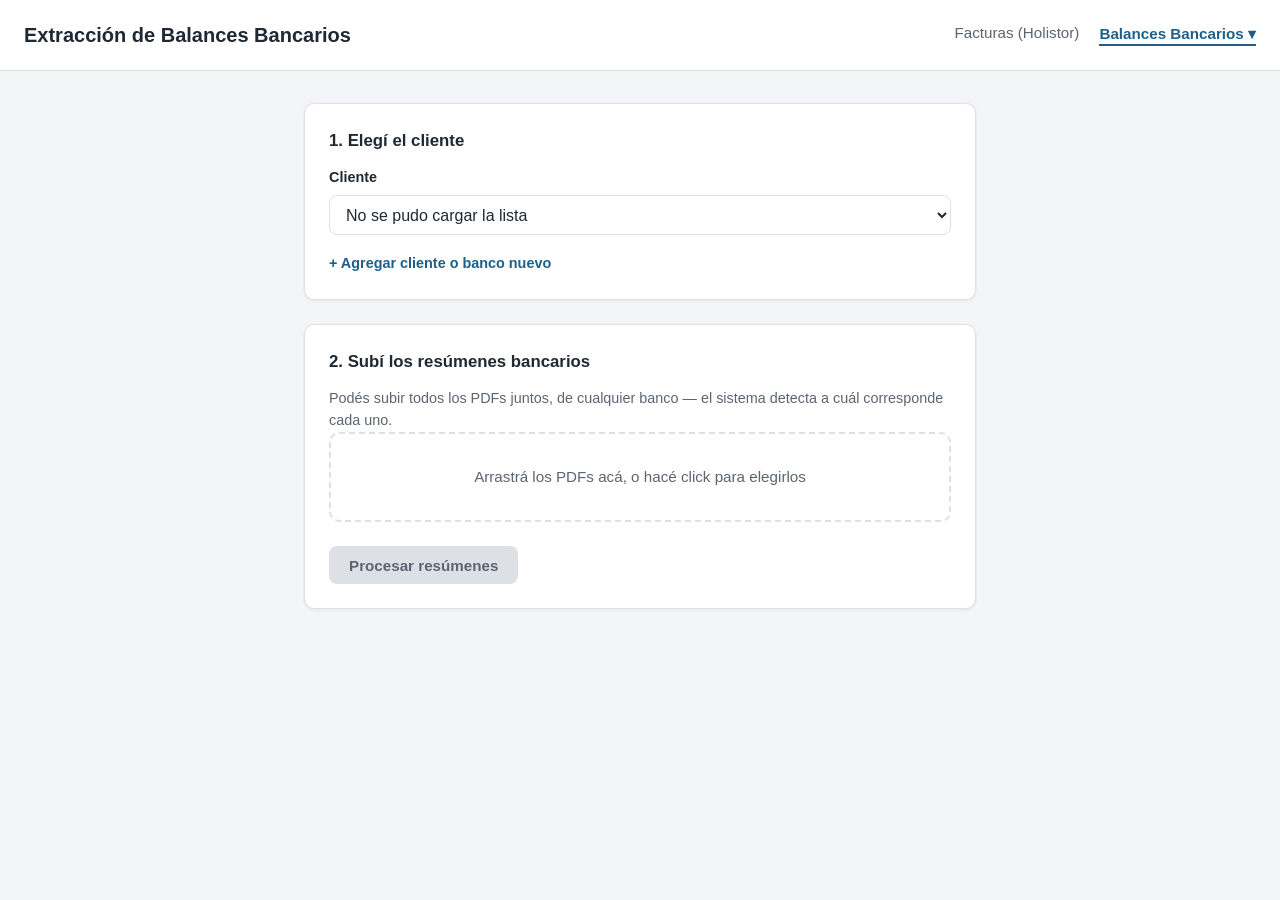
==== commit 37bd4503: "Versión limpia del repositorio (el historial anterior quedó en un respaldo local del estudio) Co-Aut" ====
--- a/balances.html
+++ b/balances.html
@@ -4,8 +4,6 @@
   <meta charset="UTF-8">
   <meta name="viewport" content="width=device-width, initial-scale=1.0">
   <title>Estudio Riorda — Balances Bancarios</title>
-  <link rel="stylesheet" href="https://fonts.googleapis.com/css2?family=IBM+Plex+Sans:wght@400;500;600&family=IBM+Plex+Mono:wght@400;500&display=swap">
-  <link rel="stylesheet" href="estilos-base.css">
   <link rel="stylesheet" href="balances.css">
 </head>
 <body>
@@ -13,7 +11,7 @@
   <header class="balances-header">
     <h1>Extracción de Balances Bancarios</h1>
     <nav class="balances-nav">
-      <a href="index.html">Facturas</a>
+      <a href="index.html">Facturas (Holistor)</a>
       <div class="balances-nav-item">
         <a href="balances.html" aria-current="page">Balances Bancarios ▾</a>
         <div class="balances-nav-dropdown">
@@ -30,7 +28,7 @@
 
     <!-- Paso 1: elegir cliente -->
     <section id="balances-seccion-cliente" class="balances-card">
-      <h2>Paso 1 <b>Elegí el cliente</b></h2>
+      <h2>1. Elegí el cliente</h2>
 
       <div class="balances-campo">
         <label for="balances-select-cliente">Cliente</label>
@@ -39,144 +37,84 @@
         </select>
       </div>
 
-      <!-- "Bancos habilitados" + un chip por banco (lo arma balances.js) -->
-      <div id="balances-bancos-habilitados" class="balances-chips-linea"></div>
+      <p id="balances-bancos-habilitados" class="balances-nota"></p>
 
-      <div class="balances-alta-enlaces">
-        <button id="balances-btn-alta-cliente" type="button" class="balances-link-boton" aria-expanded="false" aria-controls="balances-alta-cliente">+ Agregar cliente</button>
-        <button id="balances-btn-alta-banco" type="button" class="balances-link-boton" aria-expanded="false" aria-controls="balances-alta-banco">+ Agregar banco a un cliente</button>
+      <button id="balances-btn-mostrar-alta" type="button" class="balances-link-boton">
+        + Agregar cliente o banco nuevo
+      </button>
+    </section>
+
+    <!-- Formulario de alta de cliente/banco (oculto por defecto, JS lo muestra) -->
+    <section id="balances-seccion-alta" class="balances-card" hidden>
+      <h2>Agregar cliente o banco</h2>
+
+      <div class="balances-campo">
+        <label for="balances-alta-cliente">Nombre del cliente</label>
+        <input type="text" id="balances-alta-cliente" placeholder="Ej: nombre del cliente">
       </div>
 
-      <!-- Alta de cliente / de banco: se ve un formulario por vez (JS los abre y cierra) -->
-      <div id="balances-seccion-alta">
+      <div class="balances-campo">
+        <label for="balances-alta-banco">Banco</label>
+        <select id="balances-alta-banco">
+          <option value="">Elegí un banco</option>
+          <option value="Galicia">Galicia</option>
+          <option value="Nación">Nación</option>
+          <option value="Santander">Santander</option>
+          <option value="Macro">Macro</option>
+        </select>
+      </div>
 
-        <div id="balances-alta-cliente" class="balances-alta" hidden>
-          <h3>Agregar cliente</h3>
-          <p class="balances-nota">Nombre tal como va a figurar en la lista, y los bancos con los que opera. Podés tildar más de uno. Solo aparecen los bancos que el sistema sabe leer.</p>
+      <div class="balances-acciones">
+        <button id="balances-btn-confirmar-alta" type="button">Agregar</button>
+        <button id="balances-btn-cancelar-alta" type="button" class="balances-boton-secundario">Cancelar</button>
+      </div>
 
-          <div class="balances-campo">
-            <label for="balances-alta-nombre">Nombre del cliente</label>
-            <input type="text" id="balances-alta-nombre" placeholder="Ej.: Abast. El Cimarrón" autocomplete="off">
-          </div>
-
-          <div class="balances-campo" role="group" aria-labelledby="balances-alta-cliente-bancos-titulo">
-            <span id="balances-alta-cliente-bancos-titulo" class="balances-campo-titulo">Bancos</span>
-            <div id="balances-alta-cliente-bancos" class="balances-bancos"></div>
-          </div>
-
-          <div class="balances-acciones">
-            <button id="balances-btn-confirmar-cliente" type="button" class="balances-boton-primario">Agregar cliente</button>
-            <button id="balances-btn-cancelar-cliente" type="button">Cancelar</button>
-          </div>
-        </div>
-
-        <div id="balances-alta-banco" class="balances-alta" hidden>
-          <h3>Agregar banco a un cliente</h3>
-          <p class="balances-nota">Se muestran los bancos que ya tiene el cliente elegido arriba; tildá los que faltan.</p>
-
-          <div class="balances-campo">
-            <span class="balances-campo-titulo">Cliente</span>
-            <strong id="balances-alta-banco-cliente"></strong>
-          </div>
-
-          <div class="balances-campo">
-            <span class="balances-campo-titulo">Bancos habilitados</span>
-            <div id="balances-alta-banco-chips" class="balances-chips"></div>
-          </div>
-
-          <div class="balances-campo" role="group" aria-labelledby="balances-alta-banco-bancos-titulo">
-            <span id="balances-alta-banco-bancos-titulo" class="balances-campo-titulo">Agregar</span>
-            <div id="balances-alta-banco-bancos" class="balances-bancos"></div>
-          </div>
-
-          <div class="balances-acciones">
-            <button id="balances-btn-confirmar-banco" type="button" class="balances-boton-primario">Agregar bancos</button>
-            <button id="balances-btn-cancelar-banco" type="button">Cancelar</button>
-          </div>
-        </div>
-
-        <p id="balances-alta-mensaje" class="balances-nota" role="status" aria-live="polite"></p>
-      </div>
+      <p id="balances-alta-mensaje" class="balances-nota" role="status" aria-live="polite"></p>
     </section>
 
     <!-- Paso 2: subir PDFs -->
     <section id="balances-seccion-upload" class="balances-card">
-      <h2>Paso 2 <b>Subí los resúmenes bancarios</b></h2>
-      <p class="balances-nota">Podés subir todos los PDFs juntos, de cualquier banco. El sistema detecta a cuál corresponde cada uno.</p>
+      <h2>2. Subí los resúmenes bancarios</h2>
+      <p class="balances-nota">Podés subir todos los PDFs juntos, de cualquier banco — el sistema detecta a cuál corresponde cada uno.</p>
 
       <div id="balances-zona-drop" class="balances-dropzone">
-        <p>Arrastrá los PDFs acá, o hacé clic para elegirlos</p>
+        <p>Arrastrá los PDFs acá, o hacé click para elegirlos</p>
         <input type="file" id="balances-input-archivos" accept="application/pdf" multiple hidden>
-      </div>
-
-      <div id="balances-lista-cabecera" class="balances-lista-cabecera" hidden>
-        <span id="balances-contador-archivos" aria-live="polite"></span>
-        <button id="balances-btn-quitar-todos" type="button" class="balances-boton-chico">Quitar todos</button>
       </div>
 
       <ul id="balances-lista-archivos" class="balances-lista-archivos"></ul>
 
       <div class="balances-acciones">
-        <button id="balances-btn-procesar" type="button" class="balances-boton-primario" disabled>Procesar resúmenes</button>
+        <button id="balances-btn-procesar" type="button" disabled>Procesar resúmenes</button>
       </div>
     </section>
 
     <!-- Estado / progreso -->
     <section id="balances-seccion-estado" class="balances-card" hidden>
-      <h2>Procesando <b id="balances-estado-subtitulo"></b></h2>
+      <h2>Procesando…</h2>
       <div id="balances-barra-progreso" class="balances-barra-progreso">
         <div id="balances-barra-progreso-relleno" class="balances-barra-progreso-relleno"></div>
       </div>
-      <p id="balances-estado-texto" class="balances-estado-tag" role="status" aria-live="polite"></p>
+      <p id="balances-estado-texto" class="balances-nota" role="status" aria-live="polite"></p>
     </section>
 
     <!-- Resultados -->
     <section id="balances-seccion-resultados" class="balances-card" hidden>
-      <h2>Resultado <b id="balances-resultado-subtitulo"></b></h2>
+      <h2>Resultado</h2>
 
       <div id="balances-resultado-resumen"></div>
 
+      <div id="balances-resultado-avisos"></div>
+
       <div id="balances-resultado-fallos"></div>
 
-      <div id="balances-resultado-avisos"></div>
-
-      <div class="balances-acciones">
-        <button id="balances-btn-reconsultar" type="button" hidden>
-          Volver a consultar el estado
-        </button>
-
-        <button id="balances-btn-nueva-carga" type="button" class="balances-boton-primario">
-          Cargar más resúmenes
-        </button>
-      </div>
+      <button id="balances-btn-nueva-carga" type="button" class="balances-boton-secundario">
+        Cargar más resúmenes
+      </button>
     </section>
 
   </main>
 
-  <!-- Ventana para pedir la contraseña de un PDF protegido (la abre balances.js) -->
-  <dialog id="balances-dialogo-clave" class="balances-dialogo" aria-labelledby="balances-dialogo-titulo">
-    <form id="balances-dialogo-form" method="dialog" autocomplete="off">
-      <h2 id="balances-dialogo-titulo">PDF protegido con contraseña <strong id="balances-dialogo-archivo"></strong></h2>
-      <p class="balances-dialogo-texto balances-nota">Este resumen está protegido. Escribí la contraseña para desbloquearlo. No se guarda.</p>
-
-      <div class="balances-campo">
-        <label for="balances-dialogo-clave-input">Contraseña</label>
-        <input type="password" id="balances-dialogo-clave-input" autocomplete="off" autocapitalize="off" spellcheck="false">
-      </div>
-
-      <label class="balances-dialogo-mostrar">
-        <input type="checkbox" id="balances-dialogo-mostrar"> Mostrar contraseña
-      </label>
-
-      <div id="balances-dialogo-mensaje" role="alert" aria-live="polite"></div>
-
-      <div class="balances-acciones">
-        <button id="balances-dialogo-desbloquear" type="submit" class="balances-boton-primario">Desbloquear</button>
-        <button id="balances-dialogo-omitir" type="button">Omitir</button>
-      </div>
-    </form>
-  </dialog>
-
   <script src="balances.js"></script>
 </body>
 </html>
--- a/balances.css
+++ b/balances.css
@@ -1,56 +1,165 @@
-/* Estilos propios de "Cargar resúmenes". Los tokens (colores, fuentes, radio), la barra superior,
-   las notas, los mensajes y los chips de banco están en estilos-base.css. Ningún color suelto acá. */
+:root {
+  --balances-color-fondo: #f4f5f7;
+  --balances-color-superficie: #ffffff;
+  --balances-color-borde: #dde1e6;
+  --balances-color-texto: #1f2933;
+  --balances-color-texto-secundario: #5b6572;
+  --balances-color-primario: #1d5f8a;
+  --balances-color-primario-hover: #164a6d;
+  --balances-color-exito: #1d7a4c;
+  --balances-color-exito-fondo: #e7f5ec;
+  --balances-color-alerta: #9a6400;
+  --balances-color-alerta-fondo: #fdf3d9;
+  --balances-color-error: #a3231f;
+  --balances-color-error-fondo: #fbe9e8;
+  --balances-radio: 10px;
+  --balances-sombra: 0 1px 3px rgba(15, 23, 30, 0.08);
+  --balances-fuente: "Segoe UI", "Helvetica Neue", Arial, sans-serif;
+}
+
+* {
+  box-sizing: border-box;
+}
+
+body {
+  margin: 0;
+  font-family: var(--balances-fuente);
+  background: var(--balances-color-fondo);
+  color: var(--balances-color-texto);
+  line-height: 1.5;
+}
+
+/* ---------- Header ---------- */
+
+.balances-header {
+  background: var(--balances-color-superficie);
+  border-bottom: 1px solid var(--balances-color-borde);
+  padding: 1.25rem 1.5rem;
+  display: flex;
+  flex-wrap: wrap;
+  align-items: center;
+  justify-content: space-between;
+  gap: 1rem;
+}
+
+.balances-header h1 {
+  font-size: 1.25rem;
+  margin: 0;
+}
+
+.balances-nav {
+  display: flex;
+  gap: 1.25rem;
+}
+
+.balances-nav a {
+  color: var(--balances-color-texto-secundario);
+  text-decoration: none;
+  font-size: 0.95rem;
+  padding-bottom: 2px;
+  border-bottom: 2px solid transparent;
+}
+
+.balances-nav a:hover {
+  color: var(--balances-color-texto);
+}
+
+.balances-nav a[aria-current="page"] {
+  color: var(--balances-color-primario);
+  border-bottom-color: var(--balances-color-primario);
+  font-weight: 600;
+}
+
+/* ---------- Menú desplegable (Balances Bancarios ▾) ---------- */
+
+.balances-nav-item {
+  position: relative;
+}
+
+.balances-nav-item > a {
+  color: var(--balances-color-primario);
+  text-decoration: none;
+  font-size: 0.95rem;
+  font-weight: 600;
+  border-bottom: 2px solid var(--balances-color-primario);
+  padding-bottom: 2px;
+}
+
+.balances-nav-dropdown {
+  display: none;
+  position: absolute;
+  /* Sin margin-top: un hueco entre el link y el menú corta el hover al
+     mover el mouse en diagonal hacia abajo, cerrando el menú antes de
+     llegar a las opciones — por eso el desplegable se cerraba solo. El
+     padding-top de acá da la misma separación visual sin crear ese hueco,
+     porque sigue siendo parte del área "hover" continua. */
+  top: 100%;
+  left: 0;
+  padding-top: 0.5rem;
+  min-width: 180px;
+  z-index: 30;
+}
+
+.balances-nav-item:hover .balances-nav-dropdown,
+.balances-nav-item:focus-within .balances-nav-dropdown {
+  display: block;
+}
+
+.balances-nav-dropdown-caja {
+  background: var(--balances-color-superficie);
+  border: 1px solid var(--balances-color-borde);
+  border-radius: 8px;
+  box-shadow: var(--balances-sombra);
+  overflow: hidden;
+  padding: 0.35rem 0;
+}
+
+.balances-nav-dropdown-caja a {
+  display: block;
+  padding: 0.55rem 0.9rem;
+  font-size: 0.9rem;
+  color: var(--balances-color-texto);
+  text-decoration: none;
+  border-bottom: none;
+}
+
+.balances-nav-dropdown-caja a:hover {
+  background: var(--balances-color-fondo);
+}
+
+.balances-nav-dropdown-caja a.balances-nav-activa {
+  color: var(--balances-color-primario);
+  font-weight: 600;
+}
 
 /* ---------- Layout general ---------- */
 
 .balances-main {
-  max-width: 760px;
+  max-width: 720px;
   margin: 0 auto;
-  padding: 1.75rem 1rem 3rem;
+  padding: 2rem 1.5rem 4rem;
   display: flex;
   flex-direction: column;
-  gap: 1.1rem;
+  gap: 1.5rem;
 }
 
 .balances-card {
   background: var(--balances-color-superficie);
   border: 1px solid var(--balances-color-borde);
-  border-radius: 12px;
-  padding: 1.25rem 1.4rem;
-}
-
-/* Título de tarjeta: etiqueta chica en mayúsculas ("PASO 1") y subtítulo en negro debajo */
+  border-radius: var(--balances-radio);
+  box-shadow: var(--balances-sombra);
+  padding: 1.5rem;
+}
+
 .balances-card h2 {
-  margin: 0 0 0.9rem;
-  font-size: 0.75rem;
-  font-weight: 600;
-  letter-spacing: 0.08em;
-  text-transform: uppercase;
-  color: var(--balances-color-texto-secundario);
-}
-
-.balances-card h2 b {
-  display: block;
-  margin-top: 2px;
-  font-size: 1rem;
-  font-weight: 600;
-  letter-spacing: 0;
-  text-transform: none;
-  color: var(--balances-color-texto);
-}
-
-.balances-card h2 b:empty {
-  display: none;
-}
-
-.balances-card .balances-nota {
-  margin: 0 0 0.9rem;
-}
-
-.balances-num {
-  font-family: var(--tabla-fuente-mono);
-  font-variant-numeric: tabular-nums;
-  font-weight: 600;
+  margin-top: 0;
+  font-size: 1.05rem;
+}
+
+.balances-nota {
+  color: var(--balances-color-texto-secundario);
+  font-size: 0.9rem;
+  margin: 0.5rem 0 0;
 }
 
 /* ---------- Campos de formulario ---------- */
@@ -59,99 +168,78 @@
   display: flex;
   flex-direction: column;
   gap: 0.4rem;
-  margin-bottom: 0.9rem;
-}
-
-.balances-campo > label,
-.balances-campo-titulo {
-  font-size: 0.8rem;
-  font-weight: 600;
-  letter-spacing: 0.04em;
-  text-transform: uppercase;
-  color: var(--balances-color-texto-secundario);
+  margin-bottom: 1rem;
+}
+
+.balances-campo label {
+  font-size: 0.9rem;
+  font-weight: 600;
+  color: var(--balances-color-texto);
 }
 
 .balances-campo select,
-.balances-campo input[type="text"],
-.balances-campo input[type="password"] {
-  font: inherit;
+.balances-campo input[type="text"] {
+  font-family: inherit;
+  font-size: 1rem;
   padding: 0.6rem 0.75rem;
   border: 1px solid var(--balances-color-borde);
   border-radius: 8px;
-  background: var(--tabla-superficie-2);
-  color: var(--balances-color-texto);
-  width: 100%;
-}
-
-.balances-campo select:focus-visible,
-.balances-campo input[type="text"]:focus-visible,
-.balances-campo input[type="password"]:focus-visible {
-  outline: 2px solid var(--tabla-acento);
+  background: var(--balances-color-superficie);
+  color: var(--balances-color-texto);
+}
+
+.balances-campo select:focus,
+.balances-campo input[type="text"]:focus {
+  outline: 2px solid var(--balances-color-primario);
   outline-offset: 1px;
 }
 
-/* "Bancos habilitados" en gris seguido de los chips de cada banco */
-.balances-chips-linea {
-  display: flex;
+/* ---------- Botones ---------- */
+
+.balances-acciones {
+  display: flex;
+  gap: 0.75rem;
   flex-wrap: wrap;
-  align-items: center;
-  gap: 0.4rem;
-  margin: 0.5rem 0 0.25rem;
-}
-
-.balances-chips-linea:empty {
-  display: none;
-}
-
-/* ---------- Botones ---------- */
-
-.balances-acciones {
-  display: flex;
-  gap: 0.6rem;
-  flex-wrap: wrap;
-  align-items: center;
-  margin-top: 1rem;
+  margin-top: 0.5rem;
 }
 
 button {
-  font: inherit;
-  font-weight: 600;
-  padding: 0.6rem 1.25rem;
-  border-radius: 8px;
+  font-family: inherit;
+  font-size: 0.95rem;
+  font-weight: 600;
+  padding: 0.65rem 1.25rem;
+  border-radius: 8px;
+  border: none;
+  cursor: pointer;
+  background: var(--balances-color-primario);
+  color: #ffffff;
+  transition: background 0.15s ease;
+}
+
+button:hover:not(:disabled) {
+  background: var(--balances-color-primario-hover);
+}
+
+button:disabled {
+  background: var(--balances-color-borde);
+  color: var(--balances-color-texto-secundario);
+  cursor: not-allowed;
+}
+
+button:focus-visible {
+  outline: 2px solid var(--balances-color-primario);
+  outline-offset: 2px;
+}
+
+.balances-boton-secundario {
+  background: transparent;
+  color: var(--balances-color-texto-secundario);
   border: 1px solid var(--balances-color-borde);
-  background: var(--balances-color-superficie);
-  color: var(--balances-color-texto);
-  cursor: pointer;
-}
-
-button:hover:not(:disabled) {
-  background: var(--tabla-hover);
-}
-
-.balances-boton-primario {
-  background: var(--tabla-acento);
-  border-color: var(--tabla-acento);
-  color: var(--tabla-acento-texto);
-}
-
-.balances-boton-primario:hover:not(:disabled) {
-  background: var(--balances-color-primario-hover);
-  border-color: var(--balances-color-primario-hover);
-}
-
-button:disabled {
-  opacity: 0.45;
-  cursor: default;
-}
-
-button:focus-visible {
-  outline: 3px solid color-mix(in srgb, var(--tabla-acento) 45%, transparent);
-  outline-offset: 2px;
-}
-
-.balances-boton-chico {
-  padding: 0.3rem 0.75rem;
-  font-size: 0.85rem;
+}
+
+.balances-boton-secundario:hover:not(:disabled) {
+  background: var(--balances-color-fondo);
+  color: var(--balances-color-texto);
 }
 
 .balances-link-boton {
@@ -164,148 +252,41 @@
   cursor: pointer;
 }
 
-.balances-link-boton:hover:not(:disabled),
-.balances-link-boton[aria-expanded="true"] {
+.balances-link-boton:hover {
   text-decoration: underline;
   background: none;
 }
 
-/* ---------- Alta de cliente / de banco ---------- */
-
-.balances-alta-enlaces {
-  display: flex;
-  flex-wrap: wrap;
-  gap: 0.5rem 1.25rem;
-  margin-top: 0.75rem;
-}
-
-.balances-alta {
-  margin-top: 1rem;
-  padding-top: 1rem;
-  border-top: 1px solid var(--tabla-linea-suave);
-}
-
-.balances-alta h3 {
-  margin: 0 0 0.25rem;
-  font-size: 1rem;
-}
-
-.balances-alta .balances-nota {
-  margin: 0 0 0.75rem;
-}
-
-/* Casillas de bancos: un recuadro por banco, resaltado al tildar */
-.balances-bancos {
-  display: grid;
-  grid-template-columns: repeat(auto-fill, minmax(150px, 1fr));
-  gap: 0.5rem;
-}
-
-.balances-banco {
-  display: flex;
-  align-items: center;
-  gap: 0.5rem;
-  padding: 0.55rem 0.75rem;
-  border: 1px solid var(--balances-color-borde);
-  border-radius: 8px;
-  background: var(--tabla-superficie-2);
-  font-size: 0.9rem;
-  cursor: pointer;
-}
-
-.balances-banco input {
-  width: 16px;
-  height: 16px;
-  margin: 0;
-  accent-color: var(--tabla-acento);
-}
-
-.balances-banco:has(input:checked) {
-  border-color: var(--tabla-acento);
-  background: color-mix(in srgb, var(--tabla-acento) 8%, transparent);
-}
-
-.balances-banco:has(input:focus-visible) {
-  outline: 2px solid var(--tabla-acento);
-  outline-offset: 1px;
-}
-
-.balances-banco-ya {
-  opacity: 0.55;
-  cursor: default;
-}
-
-.balances-chips {
-  display: flex;
-  flex-wrap: wrap;
-  gap: 0.4rem;
-}
-
-#balances-alta-mensaje {
-  margin-top: 0.75rem;
-}
-
-#balances-alta-mensaje:empty {
-  display: none;
-}
-
 /* ---------- Zona de carga de archivos ---------- */
 
 .balances-dropzone {
   border: 2px dashed var(--balances-color-borde);
-  border-radius: 10px;
-  padding: 1.6rem 1rem;
+  border-radius: var(--balances-radio);
+  padding: 2rem 1rem;
   text-align: center;
   color: var(--balances-color-texto-secundario);
-  background: var(--tabla-superficie-2);
   cursor: pointer;
   transition: border-color 0.15s ease, background 0.15s ease;
 }
 
 .balances-dropzone:hover,
 .balances-dropzone.balances-dropzone-activa {
-  border-color: var(--tabla-acento);
-  background: color-mix(in srgb, var(--tabla-acento) 8%, transparent);
+  border-color: var(--balances-color-primario);
+  background: var(--balances-color-fondo);
 }
 
 .balances-dropzone p {
   margin: 0;
-  font-size: 0.9rem;
-}
-
-.balances-lista-cabecera {
-  display: flex;
-  align-items: center;
-  justify-content: space-between;
-  flex-wrap: wrap;
-  gap: 0.5rem 0.75rem;
-  margin-top: 0.75rem;
-  font-size: 0.85rem;
-  color: var(--balances-color-texto-secundario);
-}
-
-.balances-lista-cabecera[hidden] {
-  display: none;
-}
-
-/* Lista con altura máxima: con muchos archivos se desplaza dentro de su recuadro */
+  font-size: 0.95rem;
+}
+
 .balances-lista-archivos {
   list-style: none;
-  margin: 0.75rem 0 0;
+  margin: 1rem 0 0;
   padding: 0;
-  max-height: 220px;
-  overflow-y: auto;
-  background: var(--tabla-superficie-2);
-  border: 1px solid var(--tabla-linea-suave);
-  border-radius: 8px;
-}
-
-.balances-lista-archivos:empty {
-  display: none;
-}
-
-.balances-lista-cabecera:not([hidden]) + .balances-lista-archivos {
-  margin-top: 0.4rem;
+  display: flex;
+  flex-direction: column;
+  gap: 0.5rem;
 }
 
 .balances-lista-archivos li {
@@ -313,18 +294,10 @@
   align-items: center;
   justify-content: space-between;
   gap: 0.75rem;
-  padding: 0.55rem 0.75rem;
-  border-bottom: 1px solid var(--tabla-linea-suave);
-  font-size: 0.9rem;
-}
-
-.balances-lista-archivos li:last-child {
-  border-bottom: 0;
-}
-
-.balances-lista-archivos li span {
-  min-width: 0;
-  overflow-wrap: anywhere;
+  padding: 0.6rem 0.85rem;
+  background: var(--balances-color-fondo);
+  border-radius: 8px;
+  font-size: 0.9rem;
 }
 
 .balances-lista-archivos .balances-archivo-quitar {
@@ -333,6 +306,7 @@
   color: var(--balances-color-error);
   font-weight: 700;
   padding: 0 0.25rem;
+  cursor: pointer;
 }
 
 /* ---------- Barra de progreso ---------- */
@@ -340,250 +314,57 @@
 .balances-barra-progreso {
   width: 100%;
   height: 8px;
-  background: var(--tabla-linea-suave);
+  background: var(--balances-color-borde);
   border-radius: 999px;
   overflow: hidden;
-  margin: 0.6rem 0 0.5rem;
+  margin-bottom: 0.75rem;
 }
 
 .balances-barra-progreso-relleno {
   height: 100%;
   width: 0%;
-  background: var(--tabla-acento);
-  border-radius: 999px;
+  background: var(--balances-color-primario);
   transition: width 0.3s ease;
 }
 
-.balances-estado-tag {
-  margin: 0;
-  font-size: 0.75rem;
-  letter-spacing: 0.08em;
-  text-transform: uppercase;
-  color: var(--balances-color-texto-secundario);
-}
-
-/* ---------- Resultado: cifras y grupos plegables ---------- */
-
-.balances-cifras {
-  display: grid;
-  grid-template-columns: repeat(auto-fit, minmax(150px, 1fr));
-  gap: 0.6rem;
-  margin-bottom: 0.9rem;
-}
-
-.balances-cifra {
-  background: var(--tabla-superficie-2);
-  border: 1px solid var(--tabla-linea-suave);
-  border-radius: 10px;
-  padding: 0.75rem 0.9rem;
-}
-
-.balances-cifra-etiqueta {
-  font-size: 0.75rem;
-  letter-spacing: 0.06em;
-  text-transform: uppercase;
-  color: var(--balances-color-texto-secundario);
-}
-
-.balances-cifra-valor {
-  font-family: var(--tabla-fuente-mono);
-  font-variant-numeric: tabular-nums;
-  font-size: 1.4rem;
-  font-weight: 600;
-  margin-top: 2px;
-}
-
-.balances-cifra-exito .balances-cifra-valor {
+/* ---------- Mensajes de resultado ---------- */
+
+.balances-mensaje {
+  border-radius: 8px;
+  padding: 0.85rem 1rem;
+  font-size: 0.9rem;
+  margin-bottom: 0.75rem;
+}
+
+.balances-mensaje-exito {
+  background: var(--balances-color-exito-fondo);
   color: var(--balances-color-exito);
 }
 
-.balances-cifra-alerta .balances-cifra-valor {
+.balances-mensaje-alerta {
+  background: var(--balances-color-alerta-fondo);
   color: var(--balances-color-alerta);
 }
 
-#balances-resultado-resumen .balances-mensaje {
-  margin-bottom: 0.75rem;
-}
-
-.balances-desplegable {
-  border: 1px solid var(--tabla-linea-suave);
-  border-radius: 10px;
-  margin-top: 0.6rem;
-  background: var(--balances-color-superficie);
-}
-
-.balances-desplegable summary {
-  display: flex;
-  align-items: center;
-  gap: 0.6rem;
-  padding: 0.6rem 0.9rem;
-  font-weight: 600;
-  font-size: 0.9rem;
-  cursor: pointer;
-  list-style: none;
-}
-
-.balances-desplegable summary::-webkit-details-marker {
-  display: none;
-}
-
-.balances-desplegable summary::after {
-  content: "▾";
-  margin-left: auto;
-  color: var(--balances-color-texto-secundario);
-}
-
-.balances-desplegable[open] summary::after {
-  content: "▴";
-}
-
-.balances-etiqueta {
-  font-size: 0.75rem;
-  font-weight: 600;
-  border-radius: 999px;
-  padding: 2px 9px;
-}
-
-.balances-etiqueta-error {
+.balances-mensaje-error {
   background: var(--balances-color-error-fondo);
   color: var(--balances-color-error);
 }
 
-.balances-etiqueta-alerta {
-  background: var(--balances-color-alerta-fondo);
-  color: var(--balances-color-alerta);
-}
-
-.balances-etiqueta-info {
-  background: var(--balances-color-info-fondo);
-  color: var(--balances-color-info);
-}
-
-.balances-desplegable ul {
-  list-style: none;
-  margin: 0;
-  padding: 0 0.9rem 0.6rem;
-}
-
-.balances-desplegable li {
-  display: grid;
-  grid-template-columns: auto 1fr;
-  gap: 0.6rem;
-  align-items: start;
-  padding: 0.5rem 0;
-  border-top: 1px solid var(--tabla-linea-suave);
-  font-size: 0.9rem;
-}
-
-.balances-desplegable li .tabla-chip {
-  margin-right: 0.25rem;
-  vertical-align: middle;
-}
-
-.balances-archivo {
-  font-family: var(--tabla-fuente-mono);
-  font-size: 0.75rem;
-  color: var(--balances-color-texto-secundario);
-  white-space: nowrap;
-  max-width: 230px;
-  overflow: hidden;
-  text-overflow: ellipsis;
-  padding-top: 0.15rem;
-}
-
-/* Renglón compacto por cuenta ("Sin movimientos"): una sola columna, con la lista de archivos
-   en mono gris chica debajo del texto; se corta en varias líneas para no desbordar */
-.balances-desplegable li.balances-cuenta-compacta {
-  grid-template-columns: minmax(0, 1fr);
-  gap: 0.2rem;
-}
-
-.balances-archivos-lista {
-  font-family: var(--tabla-fuente-mono);
-  font-size: 0.75rem;
-  color: var(--balances-color-texto-secundario);
-  overflow-wrap: anywhere;
-}
-
-/* ---------- Ventana de contraseña de PDF ---------- */
-
-.balances-dialogo {
-  width: min(27rem, calc(100vw - 2rem));
-  max-height: calc(100vh - 2rem);
-  overflow-y: auto;
-  padding: 1.25rem 1.4rem;
-  border: 1px solid var(--balances-color-borde);
-  border-radius: 12px;
-  background: var(--balances-color-superficie);
-  color: var(--balances-color-texto);
-  box-shadow: 0 10px 30px color-mix(in srgb, var(--balances-color-texto) 18%, transparent);
-}
-
-.balances-dialogo::backdrop {
-  background: color-mix(in srgb, var(--balances-color-fondo) 60%, transparent);
-}
-
-.balances-dialogo h2 {
-  margin: 0 0 0.5rem;
-  font-size: 0.75rem;
-  font-weight: 600;
-  letter-spacing: 0.08em;
-  text-transform: uppercase;
-  color: var(--balances-color-texto-secundario);
-}
-
-.balances-dialogo h2 strong {
-  display: block;
-  margin-top: 2px;
-  font-size: 1rem;
-  letter-spacing: 0;
-  text-transform: none;
-  color: var(--balances-color-texto);
-  overflow-wrap: anywhere;
-}
-
-.balances-dialogo-texto {
-  margin: 0 0 0.9rem;
-}
-
-.balances-dialogo-mostrar {
-  display: flex;
-  align-items: center;
-  gap: 0.5rem;
-  margin-bottom: 0.9rem;
-  font-size: 0.9rem;
-  color: var(--balances-color-texto-secundario);
-}
-
-#balances-dialogo-mensaje:not(:empty) {
-  margin-bottom: 0.9rem;
-}
-
 /* ---------- Responsive ---------- */
 
 @media (max-width: 480px) {
+  .balances-header {
+    flex-direction: column;
+    align-items: flex-start;
+  }
+
+  .balances-main {
+    padding: 1.5rem 1rem 3rem;
+  }
+
   .balances-card {
-    padding: 1rem;
-  }
-
-  .balances-cifras {
-    grid-template-columns: minmax(0, 1fr);
-  }
-
-  .balances-desplegable li {
-    grid-template-columns: minmax(0, 1fr);
-  }
-
-  .balances-archivo {
-    max-width: 100%;
-  }
-
-  .balances-dialogo {
-    padding: 1rem;
-  }
-
-  .balances-dialogo .balances-acciones button {
-    flex: 1 1 100%;
+    padding: 1.15rem;
   }
 }
 
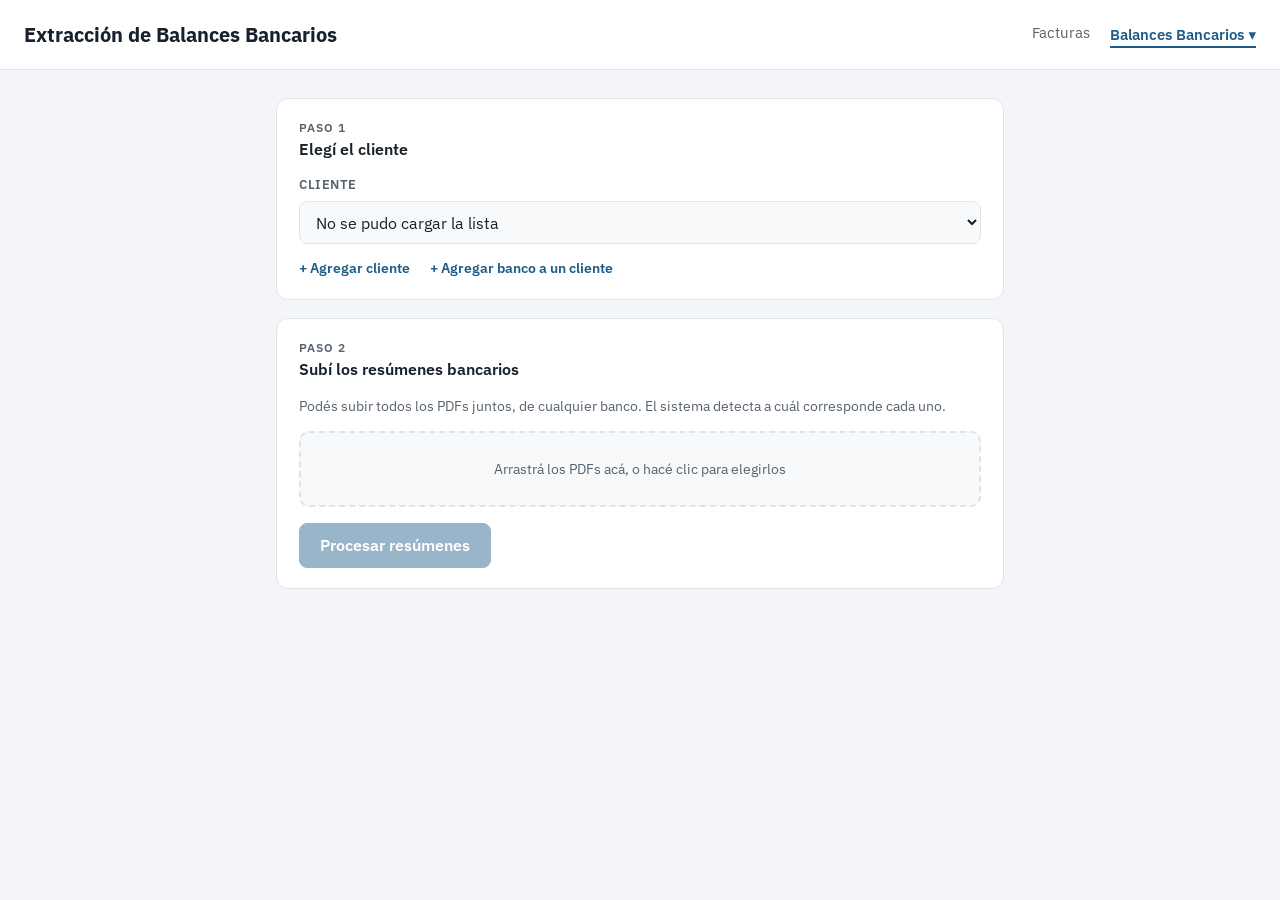
==== commit ff414bde: "Balances: página nueva a producción (lectura por reglas, Credicoop, estilo unificado) Co-Authored-By" ====
--- a/balances.html
+++ b/balances.html
@@ -4,6 +4,8 @@
   <meta charset="UTF-8">
   <meta name="viewport" content="width=device-width, initial-scale=1.0">
   <title>Estudio Riorda — Balances Bancarios</title>
+  <link rel="stylesheet" href="https://fonts.googleapis.com/css2?family=IBM+Plex+Sans:wght@400;500;600&family=IBM+Plex+Mono:wght@400;500&display=swap">
+  <link rel="stylesheet" href="estilos-base.css">
   <link rel="stylesheet" href="balances.css">
 </head>
 <body>
@@ -11,7 +13,7 @@
   <header class="balances-header">
     <h1>Extracción de Balances Bancarios</h1>
     <nav class="balances-nav">
-      <a href="index.html">Facturas (Holistor)</a>
+      <a href="index.html">Facturas</a>
       <div class="balances-nav-item">
         <a href="balances.html" aria-current="page">Balances Bancarios ▾</a>
         <div class="balances-nav-dropdown">
@@ -28,7 +30,7 @@
 
     <!-- Paso 1: elegir cliente -->
     <section id="balances-seccion-cliente" class="balances-card">
-      <h2>1. Elegí el cliente</h2>
+      <h2>Paso 1 <b>Elegí el cliente</b></h2>
 
       <div class="balances-campo">
         <label for="balances-select-cliente">Cliente</label>
@@ -37,84 +39,144 @@
         </select>
       </div>
 
-      <p id="balances-bancos-habilitados" class="balances-nota"></p>
+      <!-- "Bancos habilitados" + un chip por banco (lo arma balances.js) -->
+      <div id="balances-bancos-habilitados" class="balances-chips-linea"></div>
 
-      <button id="balances-btn-mostrar-alta" type="button" class="balances-link-boton">
-        + Agregar cliente o banco nuevo
-      </button>
-    </section>
-
-    <!-- Formulario de alta de cliente/banco (oculto por defecto, JS lo muestra) -->
-    <section id="balances-seccion-alta" class="balances-card" hidden>
-      <h2>Agregar cliente o banco</h2>
-
-      <div class="balances-campo">
-        <label for="balances-alta-cliente">Nombre del cliente</label>
-        <input type="text" id="balances-alta-cliente" placeholder="Ej: nombre del cliente">
+      <div class="balances-alta-enlaces">
+        <button id="balances-btn-alta-cliente" type="button" class="balances-link-boton" aria-expanded="false" aria-controls="balances-alta-cliente">+ Agregar cliente</button>
+        <button id="balances-btn-alta-banco" type="button" class="balances-link-boton" aria-expanded="false" aria-controls="balances-alta-banco">+ Agregar banco a un cliente</button>
       </div>
 
-      <div class="balances-campo">
-        <label for="balances-alta-banco">Banco</label>
-        <select id="balances-alta-banco">
-          <option value="">Elegí un banco</option>
-          <option value="Galicia">Galicia</option>
-          <option value="Nación">Nación</option>
-          <option value="Santander">Santander</option>
-          <option value="Macro">Macro</option>
-        </select>
+      <!-- Alta de cliente / de banco: se ve un formulario por vez (JS los abre y cierra) -->
+      <div id="balances-seccion-alta">
+
+        <div id="balances-alta-cliente" class="balances-alta" hidden>
+          <h3>Agregar cliente</h3>
+          <p class="balances-nota">Nombre tal como va a figurar en la lista, y los bancos con los que opera. Podés tildar más de uno. Solo aparecen los bancos que el sistema sabe leer.</p>
+
+          <div class="balances-campo">
+            <label for="balances-alta-nombre">Nombre del cliente</label>
+            <input type="text" id="balances-alta-nombre" placeholder="Ej.: Abast. El Cimarrón" autocomplete="off">
+          </div>
+
+          <div class="balances-campo" role="group" aria-labelledby="balances-alta-cliente-bancos-titulo">
+            <span id="balances-alta-cliente-bancos-titulo" class="balances-campo-titulo">Bancos</span>
+            <div id="balances-alta-cliente-bancos" class="balances-bancos"></div>
+          </div>
+
+          <div class="balances-acciones">
+            <button id="balances-btn-confirmar-cliente" type="button" class="balances-boton-primario">Agregar cliente</button>
+            <button id="balances-btn-cancelar-cliente" type="button">Cancelar</button>
+          </div>
+        </div>
+
+        <div id="balances-alta-banco" class="balances-alta" hidden>
+          <h3>Agregar banco a un cliente</h3>
+          <p class="balances-nota">Se muestran los bancos que ya tiene el cliente elegido arriba; tildá los que faltan.</p>
+
+          <div class="balances-campo">
+            <span class="balances-campo-titulo">Cliente</span>
+            <strong id="balances-alta-banco-cliente"></strong>
+          </div>
+
+          <div class="balances-campo">
+            <span class="balances-campo-titulo">Bancos habilitados</span>
+            <div id="balances-alta-banco-chips" class="balances-chips"></div>
+          </div>
+
+          <div class="balances-campo" role="group" aria-labelledby="balances-alta-banco-bancos-titulo">
+            <span id="balances-alta-banco-bancos-titulo" class="balances-campo-titulo">Agregar</span>
+            <div id="balances-alta-banco-bancos" class="balances-bancos"></div>
+          </div>
+
+          <div class="balances-acciones">
+            <button id="balances-btn-confirmar-banco" type="button" class="balances-boton-primario">Agregar bancos</button>
+            <button id="balances-btn-cancelar-banco" type="button">Cancelar</button>
+          </div>
+        </div>
+
+        <p id="balances-alta-mensaje" class="balances-nota" role="status" aria-live="polite"></p>
       </div>
-
-      <div class="balances-acciones">
-        <button id="balances-btn-confirmar-alta" type="button">Agregar</button>
-        <button id="balances-btn-cancelar-alta" type="button" class="balances-boton-secundario">Cancelar</button>
-      </div>
-
-      <p id="balances-alta-mensaje" class="balances-nota" role="status" aria-live="polite"></p>
     </section>
 
     <!-- Paso 2: subir PDFs -->
     <section id="balances-seccion-upload" class="balances-card">
-      <h2>2. Subí los resúmenes bancarios</h2>
-      <p class="balances-nota">Podés subir todos los PDFs juntos, de cualquier banco — el sistema detecta a cuál corresponde cada uno.</p>
+      <h2>Paso 2 <b>Subí los resúmenes bancarios</b></h2>
+      <p class="balances-nota">Podés subir todos los PDFs juntos, de cualquier banco. El sistema detecta a cuál corresponde cada uno.</p>
 
       <div id="balances-zona-drop" class="balances-dropzone">
-        <p>Arrastrá los PDFs acá, o hacé click para elegirlos</p>
+        <p>Arrastrá los PDFs acá, o hacé clic para elegirlos</p>
         <input type="file" id="balances-input-archivos" accept="application/pdf" multiple hidden>
+      </div>
+
+      <div id="balances-lista-cabecera" class="balances-lista-cabecera" hidden>
+        <span id="balances-contador-archivos" aria-live="polite"></span>
+        <button id="balances-btn-quitar-todos" type="button" class="balances-boton-chico">Quitar todos</button>
       </div>
 
       <ul id="balances-lista-archivos" class="balances-lista-archivos"></ul>
 
       <div class="balances-acciones">
-        <button id="balances-btn-procesar" type="button" disabled>Procesar resúmenes</button>
+        <button id="balances-btn-procesar" type="button" class="balances-boton-primario" disabled>Procesar resúmenes</button>
       </div>
     </section>
 
     <!-- Estado / progreso -->
     <section id="balances-seccion-estado" class="balances-card" hidden>
-      <h2>Procesando…</h2>
+      <h2>Procesando <b id="balances-estado-subtitulo"></b></h2>
       <div id="balances-barra-progreso" class="balances-barra-progreso">
         <div id="balances-barra-progreso-relleno" class="balances-barra-progreso-relleno"></div>
       </div>
-      <p id="balances-estado-texto" class="balances-nota" role="status" aria-live="polite"></p>
+      <p id="balances-estado-texto" class="balances-estado-tag" role="status" aria-live="polite"></p>
     </section>
 
     <!-- Resultados -->
     <section id="balances-seccion-resultados" class="balances-card" hidden>
-      <h2>Resultado</h2>
+      <h2>Resultado <b id="balances-resultado-subtitulo"></b></h2>
 
       <div id="balances-resultado-resumen"></div>
 
+      <div id="balances-resultado-fallos"></div>
+
       <div id="balances-resultado-avisos"></div>
 
-      <div id="balances-resultado-fallos"></div>
+      <div class="balances-acciones">
+        <button id="balances-btn-reconsultar" type="button" hidden>
+          Volver a consultar el estado
+        </button>
 
-      <button id="balances-btn-nueva-carga" type="button" class="balances-boton-secundario">
-        Cargar más resúmenes
-      </button>
+        <button id="balances-btn-nueva-carga" type="button" class="balances-boton-primario">
+          Cargar más resúmenes
+        </button>
+      </div>
     </section>
 
   </main>
 
+  <!-- Ventana para pedir la contraseña de un PDF protegido (la abre balances.js) -->
+  <dialog id="balances-dialogo-clave" class="balances-dialogo" aria-labelledby="balances-dialogo-titulo">
+    <form id="balances-dialogo-form" method="dialog" autocomplete="off">
+      <h2 id="balances-dialogo-titulo">PDF protegido con contraseña <strong id="balances-dialogo-archivo"></strong></h2>
+      <p class="balances-dialogo-texto balances-nota">Este resumen está protegido. Escribí la contraseña para desbloquearlo. No se guarda.</p>
+
+      <div class="balances-campo">
+        <label for="balances-dialogo-clave-input">Contraseña</label>
+        <input type="password" id="balances-dialogo-clave-input" autocomplete="off" autocapitalize="off" spellcheck="false">
+      </div>
+
+      <label class="balances-dialogo-mostrar">
+        <input type="checkbox" id="balances-dialogo-mostrar"> Mostrar contraseña
+      </label>
+
+      <div id="balances-dialogo-mensaje" role="alert" aria-live="polite"></div>
+
+      <div class="balances-acciones">
+        <button id="balances-dialogo-desbloquear" type="submit" class="balances-boton-primario">Desbloquear</button>
+        <button id="balances-dialogo-omitir" type="button">Omitir</button>
+      </div>
+    </form>
+  </dialog>
+
   <script src="balances.js"></script>
 </body>
 </html>
--- a/estilos-base.css
+++ b/estilos-base.css
@@ -0,0 +1,280 @@
+/* Estilos compartidos por "Cargar resúmenes" (balances.html) y "Tabla de datos" (tabla-datos.html).
+   Acá viven los tokens (colores, fuentes, radio), la barra superior, las notas/mensajes y los chips de banco.
+   Lo propio de cada página queda en balances.css y tabla-datos.css. */
+
+/* ---------- Tokens: todo color sale de estas variables. El modo oscuro las redefine. ---------- */
+
+:root {
+  --balances-color-fondo: #f3f5f8;
+  --balances-color-superficie: #ffffff;
+  --balances-color-borde: #dfe4ea;
+  --balances-color-texto: #17212b;
+  --balances-color-texto-secundario: #56626f;
+  --balances-color-primario: #1d5c8a;
+  --balances-color-primario-hover: #164a6d;
+  --balances-color-exito: #1e6b3a;
+  --balances-color-exito-fondo: #e4f3e9;
+  --balances-color-alerta: #7a5200;
+  --balances-color-alerta-fondo: #fff4dc;
+  --balances-color-error: #a3231f;
+  --balances-color-error-fondo: #fbe9e8;
+  --balances-color-info: #3d5063;
+  --balances-color-info-fondo: #eef2f6;
+  --balances-radio: 10px;
+  --balances-sombra: 0 1px 3px rgba(15, 23, 30, 0.08);
+  --balances-fuente: "IBM Plex Sans", system-ui, -apple-system, "Segoe UI", sans-serif;
+
+  --tabla-fuente-mono: "IBM Plex Mono", ui-monospace, "SFMono-Regular", Menlo, monospace;
+  --tabla-superficie-2: #f7f9fb;
+  --tabla-linea-suave: #eceff3;
+  --tabla-texto-3: #8a95a1;
+  --tabla-acento: #1d5c8a;
+  --tabla-acento-texto: #ffffff;
+  --tabla-negativo: #b4262b;
+  --tabla-hover: #eef3f8;
+  --tabla-galicia: #cf5a17;
+  --tabla-macro: #1b5fa8;
+  --tabla-nacion: #2a7a6f;
+  --tabla-santander: #c41e2a;
+  --tabla-credicoop: #7a4fb0;
+}
+
+@media (prefers-color-scheme: dark) {
+  :root:not([data-theme="light"]) {
+    --balances-color-fondo: #0f161d;
+    --balances-color-superficie: #17212b;
+    --balances-color-borde: #2a3846;
+    --balances-color-texto: #e8edf2;
+    --balances-color-texto-secundario: #a6b2bf;
+    --balances-color-primario: #6fb0e0;
+    --balances-color-primario-hover: #8fc2ea;
+    --balances-color-exito: #9fd8b3;
+    --balances-color-exito-fondo: #173627;
+    --balances-color-alerta: #f0cf7a;
+    --balances-color-alerta-fondo: #3b2f12;
+    --balances-color-error: #ff7b80;
+    --balances-color-error-fondo: #3a1f22;
+    --balances-color-info: #b9c6d2;
+    --balances-color-info-fondo: #1f2a34;
+    --balances-sombra: none;
+    --tabla-superficie-2: #1b2733;
+    --tabla-linea-suave: #223040;
+    --tabla-texto-3: #76828f;
+    --tabla-acento: #6fb0e0;
+    --tabla-acento-texto: #0b1822;
+    --tabla-negativo: #ff7b80;
+    --tabla-hover: #1e2c3a;
+    --tabla-galicia: #ff9a5c;
+    --tabla-macro: #6fb0e8;
+    --tabla-nacion: #5fd0bf;
+    --tabla-santander: #ff7b83;
+    --tabla-credicoop: #b79ae0;
+    color-scheme: dark;
+  }
+}
+
+:root[data-theme="dark"] {
+  --balances-color-fondo: #0f161d;
+  --balances-color-superficie: #17212b;
+  --balances-color-borde: #2a3846;
+  --balances-color-texto: #e8edf2;
+  --balances-color-texto-secundario: #a6b2bf;
+  --balances-color-primario: #6fb0e0;
+  --balances-color-primario-hover: #8fc2ea;
+  --balances-color-exito: #9fd8b3;
+  --balances-color-exito-fondo: #173627;
+  --balances-color-alerta: #f0cf7a;
+  --balances-color-alerta-fondo: #3b2f12;
+  --balances-color-error: #ff7b80;
+  --balances-color-error-fondo: #3a1f22;
+  --balances-color-info: #b9c6d2;
+  --balances-color-info-fondo: #1f2a34;
+  --balances-sombra: none;
+  --tabla-superficie-2: #1b2733;
+  --tabla-linea-suave: #223040;
+  --tabla-texto-3: #76828f;
+  --tabla-acento: #6fb0e0;
+  --tabla-acento-texto: #0b1822;
+  --tabla-negativo: #ff7b80;
+  --tabla-hover: #1e2c3a;
+  --tabla-galicia: #ff9a5c;
+  --tabla-macro: #6fb0e8;
+  --tabla-nacion: #5fd0bf;
+  --tabla-santander: #ff7b83;
+  --tabla-credicoop: #b79ae0;
+  color-scheme: dark;
+}
+
+* {
+  box-sizing: border-box;
+}
+
+body {
+  margin: 0;
+  font-family: var(--balances-fuente);
+  background: var(--balances-color-fondo);
+  color: var(--balances-color-texto);
+  line-height: 1.45;
+}
+
+/* ---------- Barra superior y navegación (con desplegable) ---------- */
+
+.balances-header {
+  background: var(--balances-color-superficie);
+  border-bottom: 1px solid var(--balances-color-borde);
+  padding: 1.25rem 1.5rem;
+  display: flex;
+  flex-wrap: wrap;
+  align-items: center;
+  justify-content: space-between;
+  gap: 1rem;
+  position: relative;
+  z-index: 20;
+}
+
+.balances-header h1 {
+  font-size: 1.25rem;
+  margin: 0;
+}
+
+.balances-nav {
+  display: flex;
+  gap: 1.25rem;
+  align-items: center;
+}
+
+.balances-nav > a {
+  color: var(--balances-color-texto-secundario);
+  text-decoration: none;
+  font-size: 0.95rem;
+  padding-bottom: 2px;
+  border-bottom: 2px solid transparent;
+}
+
+.balances-nav > a:hover {
+  color: var(--balances-color-texto);
+}
+
+.balances-nav-item {
+  position: relative;
+}
+
+.balances-nav-item > a {
+  color: var(--balances-color-primario);
+  text-decoration: none;
+  font-size: 0.95rem;
+  font-weight: 600;
+  border-bottom: 2px solid var(--balances-color-primario);
+  padding-bottom: 2px;
+}
+
+.balances-nav-dropdown {
+  display: none;
+  position: absolute;
+  /* Sin margin-top: un hueco entre el link y el menú corta el hover al
+     mover el mouse en diagonal hacia abajo, cerrando el menú antes de
+     llegar a las opciones — por eso el desplegable se cerraba solo. El
+     padding-top de acá da la misma separación visual sin crear ese hueco. */
+  top: 100%;
+  left: 0;
+  padding-top: 0.5rem;
+  min-width: 180px;
+  z-index: 30;
+}
+
+.balances-nav-item:hover .balances-nav-dropdown,
+.balances-nav-item:focus-within .balances-nav-dropdown {
+  display: block;
+}
+
+.balances-nav-dropdown-caja {
+  background: var(--balances-color-superficie);
+  border: 1px solid var(--balances-color-borde);
+  border-radius: 8px;
+  box-shadow: var(--balances-sombra);
+  overflow: hidden;
+  padding: 0.35rem 0;
+}
+
+.balances-nav-dropdown-caja a {
+  display: block;
+  padding: 0.55rem 0.9rem;
+  font-size: 0.9rem;
+  color: var(--balances-color-texto);
+  text-decoration: none;
+}
+
+.balances-nav-dropdown-caja a:hover {
+  background: var(--balances-color-fondo);
+}
+
+.balances-nav-dropdown-caja a.balances-nav-activa {
+  color: var(--balances-color-primario);
+  font-weight: 600;
+}
+
+/* ---------- Notas y mensajes ---------- */
+
+.balances-nota {
+  color: var(--balances-color-texto-secundario);
+  font-size: 0.9rem;
+  margin: 0;
+}
+
+.balances-mensaje {
+  border-radius: 8px;
+  padding: 0.85rem 1rem;
+  font-size: 0.9rem;
+}
+
+.balances-mensaje-exito {
+  background: var(--balances-color-exito-fondo);
+  color: var(--balances-color-exito);
+}
+
+.balances-mensaje-alerta {
+  background: var(--balances-color-alerta-fondo);
+  color: var(--balances-color-alerta);
+}
+
+.balances-mensaje-error {
+  background: var(--balances-color-error-fondo);
+  color: var(--balances-color-error);
+}
+
+.balances-mensaje-info {
+  background: var(--balances-color-info-fondo);
+  color: var(--balances-color-info);
+}
+
+/* ---------- Chip de banco (el color de cada banco llega en --c) ---------- */
+
+.tabla-chip {
+  display: inline-flex;
+  align-items: center;
+  gap: 0.4rem;
+  font-weight: 600;
+  font-size: 0.75rem;
+  padding: 0.2rem 0.6rem;
+  border-radius: 999px;
+  color: var(--c);
+  background: color-mix(in srgb, var(--c) 14%, transparent);
+  white-space: nowrap;
+}
+
+.tabla-chip::before {
+  content: "";
+  width: 7px;
+  height: 7px;
+  border-radius: 50%;
+  background: var(--c);
+}
+
+/* ---------- Responsive ---------- */
+
+@media (max-width: 480px) {
+  .balances-header {
+    flex-direction: column;
+    align-items: flex-start;
+  }
+}
--- a/balances.css
+++ b/balances.css
@@ -1,165 +1,56 @@
-:root {
-  --balances-color-fondo: #f4f5f7;
-  --balances-color-superficie: #ffffff;
-  --balances-color-borde: #dde1e6;
-  --balances-color-texto: #1f2933;
-  --balances-color-texto-secundario: #5b6572;
-  --balances-color-primario: #1d5f8a;
-  --balances-color-primario-hover: #164a6d;
-  --balances-color-exito: #1d7a4c;
-  --balances-color-exito-fondo: #e7f5ec;
-  --balances-color-alerta: #9a6400;
-  --balances-color-alerta-fondo: #fdf3d9;
-  --balances-color-error: #a3231f;
-  --balances-color-error-fondo: #fbe9e8;
-  --balances-radio: 10px;
-  --balances-sombra: 0 1px 3px rgba(15, 23, 30, 0.08);
-  --balances-fuente: "Segoe UI", "Helvetica Neue", Arial, sans-serif;
-}
-
-* {
-  box-sizing: border-box;
-}
-
-body {
-  margin: 0;
-  font-family: var(--balances-fuente);
-  background: var(--balances-color-fondo);
-  color: var(--balances-color-texto);
-  line-height: 1.5;
-}
-
-/* ---------- Header ---------- */
-
-.balances-header {
-  background: var(--balances-color-superficie);
-  border-bottom: 1px solid var(--balances-color-borde);
-  padding: 1.25rem 1.5rem;
-  display: flex;
-  flex-wrap: wrap;
-  align-items: center;
-  justify-content: space-between;
-  gap: 1rem;
-}
-
-.balances-header h1 {
-  font-size: 1.25rem;
-  margin: 0;
-}
-
-.balances-nav {
-  display: flex;
-  gap: 1.25rem;
-}
-
-.balances-nav a {
-  color: var(--balances-color-texto-secundario);
-  text-decoration: none;
-  font-size: 0.95rem;
-  padding-bottom: 2px;
-  border-bottom: 2px solid transparent;
-}
-
-.balances-nav a:hover {
-  color: var(--balances-color-texto);
-}
-
-.balances-nav a[aria-current="page"] {
-  color: var(--balances-color-primario);
-  border-bottom-color: var(--balances-color-primario);
-  font-weight: 600;
-}
-
-/* ---------- Menú desplegable (Balances Bancarios ▾) ---------- */
-
-.balances-nav-item {
-  position: relative;
-}
-
-.balances-nav-item > a {
-  color: var(--balances-color-primario);
-  text-decoration: none;
-  font-size: 0.95rem;
-  font-weight: 600;
-  border-bottom: 2px solid var(--balances-color-primario);
-  padding-bottom: 2px;
-}
-
-.balances-nav-dropdown {
-  display: none;
-  position: absolute;
-  /* Sin margin-top: un hueco entre el link y el menú corta el hover al
-     mover el mouse en diagonal hacia abajo, cerrando el menú antes de
-     llegar a las opciones — por eso el desplegable se cerraba solo. El
-     padding-top de acá da la misma separación visual sin crear ese hueco,
-     porque sigue siendo parte del área "hover" continua. */
-  top: 100%;
-  left: 0;
-  padding-top: 0.5rem;
-  min-width: 180px;
-  z-index: 30;
-}
-
-.balances-nav-item:hover .balances-nav-dropdown,
-.balances-nav-item:focus-within .balances-nav-dropdown {
-  display: block;
-}
-
-.balances-nav-dropdown-caja {
-  background: var(--balances-color-superficie);
-  border: 1px solid var(--balances-color-borde);
-  border-radius: 8px;
-  box-shadow: var(--balances-sombra);
-  overflow: hidden;
-  padding: 0.35rem 0;
-}
-
-.balances-nav-dropdown-caja a {
-  display: block;
-  padding: 0.55rem 0.9rem;
-  font-size: 0.9rem;
-  color: var(--balances-color-texto);
-  text-decoration: none;
-  border-bottom: none;
-}
-
-.balances-nav-dropdown-caja a:hover {
-  background: var(--balances-color-fondo);
-}
-
-.balances-nav-dropdown-caja a.balances-nav-activa {
-  color: var(--balances-color-primario);
-  font-weight: 600;
-}
+/* Estilos propios de "Cargar resúmenes". Los tokens (colores, fuentes, radio), la barra superior,
+   las notas, los mensajes y los chips de banco están en estilos-base.css. Ningún color suelto acá. */
 
 /* ---------- Layout general ---------- */
 
 .balances-main {
-  max-width: 720px;
+  max-width: 760px;
   margin: 0 auto;
-  padding: 2rem 1.5rem 4rem;
+  padding: 1.75rem 1rem 3rem;
   display: flex;
   flex-direction: column;
-  gap: 1.5rem;
+  gap: 1.1rem;
 }
 
 .balances-card {
   background: var(--balances-color-superficie);
   border: 1px solid var(--balances-color-borde);
-  border-radius: var(--balances-radio);
-  box-shadow: var(--balances-sombra);
-  padding: 1.5rem;
-}
-
+  border-radius: 12px;
+  padding: 1.25rem 1.4rem;
+}
+
+/* Título de tarjeta: etiqueta chica en mayúsculas ("PASO 1") y subtítulo en negro debajo */
 .balances-card h2 {
-  margin-top: 0;
-  font-size: 1.05rem;
-}
-
-.balances-nota {
-  color: var(--balances-color-texto-secundario);
-  font-size: 0.9rem;
-  margin: 0.5rem 0 0;
+  margin: 0 0 0.9rem;
+  font-size: 0.75rem;
+  font-weight: 600;
+  letter-spacing: 0.08em;
+  text-transform: uppercase;
+  color: var(--balances-color-texto-secundario);
+}
+
+.balances-card h2 b {
+  display: block;
+  margin-top: 2px;
+  font-size: 1rem;
+  font-weight: 600;
+  letter-spacing: 0;
+  text-transform: none;
+  color: var(--balances-color-texto);
+}
+
+.balances-card h2 b:empty {
+  display: none;
+}
+
+.balances-card .balances-nota {
+  margin: 0 0 0.9rem;
+}
+
+.balances-num {
+  font-family: var(--tabla-fuente-mono);
+  font-variant-numeric: tabular-nums;
+  font-weight: 600;
 }
 
 /* ---------- Campos de formulario ---------- */
@@ -168,78 +59,99 @@
   display: flex;
   flex-direction: column;
   gap: 0.4rem;
-  margin-bottom: 1rem;
-}
-
-.balances-campo label {
-  font-size: 0.9rem;
-  font-weight: 600;
-  color: var(--balances-color-texto);
+  margin-bottom: 0.9rem;
+}
+
+.balances-campo > label,
+.balances-campo-titulo {
+  font-size: 0.8rem;
+  font-weight: 600;
+  letter-spacing: 0.04em;
+  text-transform: uppercase;
+  color: var(--balances-color-texto-secundario);
 }
 
 .balances-campo select,
-.balances-campo input[type="text"] {
-  font-family: inherit;
-  font-size: 1rem;
+.balances-campo input[type="text"],
+.balances-campo input[type="password"] {
+  font: inherit;
   padding: 0.6rem 0.75rem;
   border: 1px solid var(--balances-color-borde);
   border-radius: 8px;
+  background: var(--tabla-superficie-2);
+  color: var(--balances-color-texto);
+  width: 100%;
+}
+
+.balances-campo select:focus-visible,
+.balances-campo input[type="text"]:focus-visible,
+.balances-campo input[type="password"]:focus-visible {
+  outline: 2px solid var(--tabla-acento);
+  outline-offset: 1px;
+}
+
+/* "Bancos habilitados" en gris seguido de los chips de cada banco */
+.balances-chips-linea {
+  display: flex;
+  flex-wrap: wrap;
+  align-items: center;
+  gap: 0.4rem;
+  margin: 0.5rem 0 0.25rem;
+}
+
+.balances-chips-linea:empty {
+  display: none;
+}
+
+/* ---------- Botones ---------- */
+
+.balances-acciones {
+  display: flex;
+  gap: 0.6rem;
+  flex-wrap: wrap;
+  align-items: center;
+  margin-top: 1rem;
+}
+
+button {
+  font: inherit;
+  font-weight: 600;
+  padding: 0.6rem 1.25rem;
+  border-radius: 8px;
+  border: 1px solid var(--balances-color-borde);
   background: var(--balances-color-superficie);
   color: var(--balances-color-texto);
-}
-
-.balances-campo select:focus,
-.balances-campo input[type="text"]:focus {
-  outline: 2px solid var(--balances-color-primario);
-  outline-offset: 1px;
-}
-
-/* ---------- Botones ---------- */
-
-.balances-acciones {
-  display: flex;
-  gap: 0.75rem;
-  flex-wrap: wrap;
-  margin-top: 0.5rem;
-}
-
-button {
-  font-family: inherit;
-  font-size: 0.95rem;
-  font-weight: 600;
-  padding: 0.65rem 1.25rem;
-  border-radius: 8px;
-  border: none;
   cursor: pointer;
-  background: var(--balances-color-primario);
-  color: #ffffff;
-  transition: background 0.15s ease;
 }
 
 button:hover:not(:disabled) {
+  background: var(--tabla-hover);
+}
+
+.balances-boton-primario {
+  background: var(--tabla-acento);
+  border-color: var(--tabla-acento);
+  color: var(--tabla-acento-texto);
+}
+
+.balances-boton-primario:hover:not(:disabled) {
   background: var(--balances-color-primario-hover);
+  border-color: var(--balances-color-primario-hover);
 }
 
 button:disabled {
-  background: var(--balances-color-borde);
-  color: var(--balances-color-texto-secundario);
-  cursor: not-allowed;
+  opacity: 0.45;
+  cursor: default;
 }
 
 button:focus-visible {
-  outline: 2px solid var(--balances-color-primario);
+  outline: 3px solid color-mix(in srgb, var(--tabla-acento) 45%, transparent);
   outline-offset: 2px;
 }
 
-.balances-boton-secundario {
-  background: transparent;
-  color: var(--balances-color-texto-secundario);
-  border: 1px solid var(--balances-color-borde);
-}
-
-.balances-boton-secundario:hover:not(:disabled) {
-  background: var(--balances-color-fondo);
-  color: var(--balances-color-texto);
+.balances-boton-chico {
+  padding: 0.3rem 0.75rem;
+  font-size: 0.85rem;
 }
 
 .balances-link-boton {
@@ -252,41 +164,148 @@
   cursor: pointer;
 }
 
-.balances-link-boton:hover {
+.balances-link-boton:hover:not(:disabled),
+.balances-link-boton[aria-expanded="true"] {
   text-decoration: underline;
   background: none;
 }
 
+/* ---------- Alta de cliente / de banco ---------- */
+
+.balances-alta-enlaces {
+  display: flex;
+  flex-wrap: wrap;
+  gap: 0.5rem 1.25rem;
+  margin-top: 0.75rem;
+}
+
+.balances-alta {
+  margin-top: 1rem;
+  padding-top: 1rem;
+  border-top: 1px solid var(--tabla-linea-suave);
+}
+
+.balances-alta h3 {
+  margin: 0 0 0.25rem;
+  font-size: 1rem;
+}
+
+.balances-alta .balances-nota {
+  margin: 0 0 0.75rem;
+}
+
+/* Casillas de bancos: un recuadro por banco, resaltado al tildar */
+.balances-bancos {
+  display: grid;
+  grid-template-columns: repeat(auto-fill, minmax(150px, 1fr));
+  gap: 0.5rem;
+}
+
+.balances-banco {
+  display: flex;
+  align-items: center;
+  gap: 0.5rem;
+  padding: 0.55rem 0.75rem;
+  border: 1px solid var(--balances-color-borde);
+  border-radius: 8px;
+  background: var(--tabla-superficie-2);
+  font-size: 0.9rem;
+  cursor: pointer;
+}
+
+.balances-banco input {
+  width: 16px;
+  height: 16px;
+  margin: 0;
+  accent-color: var(--tabla-acento);
+}
+
+.balances-banco:has(input:checked) {
+  border-color: var(--tabla-acento);
+  background: color-mix(in srgb, var(--tabla-acento) 8%, transparent);
+}
+
+.balances-banco:has(input:focus-visible) {
+  outline: 2px solid var(--tabla-acento);
+  outline-offset: 1px;
+}
+
+.balances-banco-ya {
+  opacity: 0.55;
+  cursor: default;
+}
+
+.balances-chips {
+  display: flex;
+  flex-wrap: wrap;
+  gap: 0.4rem;
+}
+
+#balances-alta-mensaje {
+  margin-top: 0.75rem;
+}
+
+#balances-alta-mensaje:empty {
+  display: none;
+}
+
 /* ---------- Zona de carga de archivos ---------- */
 
 .balances-dropzone {
   border: 2px dashed var(--balances-color-borde);
-  border-radius: var(--balances-radio);
-  padding: 2rem 1rem;
+  border-radius: 10px;
+  padding: 1.6rem 1rem;
   text-align: center;
   color: var(--balances-color-texto-secundario);
+  background: var(--tabla-superficie-2);
   cursor: pointer;
   transition: border-color 0.15s ease, background 0.15s ease;
 }
 
 .balances-dropzone:hover,
 .balances-dropzone.balances-dropzone-activa {
-  border-color: var(--balances-color-primario);
-  background: var(--balances-color-fondo);
+  border-color: var(--tabla-acento);
+  background: color-mix(in srgb, var(--tabla-acento) 8%, transparent);
 }
 
 .balances-dropzone p {
   margin: 0;
-  font-size: 0.95rem;
-}
-
+  font-size: 0.9rem;
+}
+
+.balances-lista-cabecera {
+  display: flex;
+  align-items: center;
+  justify-content: space-between;
+  flex-wrap: wrap;
+  gap: 0.5rem 0.75rem;
+  margin-top: 0.75rem;
+  font-size: 0.85rem;
+  color: var(--balances-color-texto-secundario);
+}
+
+.balances-lista-cabecera[hidden] {
+  display: none;
+}
+
+/* Lista con altura máxima: con muchos archivos se desplaza dentro de su recuadro */
 .balances-lista-archivos {
   list-style: none;
-  margin: 1rem 0 0;
+  margin: 0.75rem 0 0;
   padding: 0;
-  display: flex;
-  flex-direction: column;
-  gap: 0.5rem;
+  max-height: 220px;
+  overflow-y: auto;
+  background: var(--tabla-superficie-2);
+  border: 1px solid var(--tabla-linea-suave);
+  border-radius: 8px;
+}
+
+.balances-lista-archivos:empty {
+  display: none;
+}
+
+.balances-lista-cabecera:not([hidden]) + .balances-lista-archivos {
+  margin-top: 0.4rem;
 }
 
 .balances-lista-archivos li {
@@ -294,10 +313,18 @@
   align-items: center;
   justify-content: space-between;
   gap: 0.75rem;
-  padding: 0.6rem 0.85rem;
-  background: var(--balances-color-fondo);
-  border-radius: 8px;
-  font-size: 0.9rem;
+  padding: 0.55rem 0.75rem;
+  border-bottom: 1px solid var(--tabla-linea-suave);
+  font-size: 0.9rem;
+}
+
+.balances-lista-archivos li:last-child {
+  border-bottom: 0;
+}
+
+.balances-lista-archivos li span {
+  min-width: 0;
+  overflow-wrap: anywhere;
 }
 
 .balances-lista-archivos .balances-archivo-quitar {
@@ -306,7 +333,6 @@
   color: var(--balances-color-error);
   font-weight: 700;
   padding: 0 0.25rem;
-  cursor: pointer;
 }
 
 /* ---------- Barra de progreso ---------- */
@@ -314,57 +340,250 @@
 .balances-barra-progreso {
   width: 100%;
   height: 8px;
-  background: var(--balances-color-borde);
+  background: var(--tabla-linea-suave);
   border-radius: 999px;
   overflow: hidden;
-  margin-bottom: 0.75rem;
+  margin: 0.6rem 0 0.5rem;
 }
 
 .balances-barra-progreso-relleno {
   height: 100%;
   width: 0%;
-  background: var(--balances-color-primario);
+  background: var(--tabla-acento);
+  border-radius: 999px;
   transition: width 0.3s ease;
 }
 
-/* ---------- Mensajes de resultado ---------- */
-
-.balances-mensaje {
-  border-radius: 8px;
-  padding: 0.85rem 1rem;
-  font-size: 0.9rem;
+.balances-estado-tag {
+  margin: 0;
+  font-size: 0.75rem;
+  letter-spacing: 0.08em;
+  text-transform: uppercase;
+  color: var(--balances-color-texto-secundario);
+}
+
+/* ---------- Resultado: cifras y grupos plegables ---------- */
+
+.balances-cifras {
+  display: grid;
+  grid-template-columns: repeat(auto-fit, minmax(150px, 1fr));
+  gap: 0.6rem;
+  margin-bottom: 0.9rem;
+}
+
+.balances-cifra {
+  background: var(--tabla-superficie-2);
+  border: 1px solid var(--tabla-linea-suave);
+  border-radius: 10px;
+  padding: 0.75rem 0.9rem;
+}
+
+.balances-cifra-etiqueta {
+  font-size: 0.75rem;
+  letter-spacing: 0.06em;
+  text-transform: uppercase;
+  color: var(--balances-color-texto-secundario);
+}
+
+.balances-cifra-valor {
+  font-family: var(--tabla-fuente-mono);
+  font-variant-numeric: tabular-nums;
+  font-size: 1.4rem;
+  font-weight: 600;
+  margin-top: 2px;
+}
+
+.balances-cifra-exito .balances-cifra-valor {
+  color: var(--balances-color-exito);
+}
+
+.balances-cifra-alerta .balances-cifra-valor {
+  color: var(--balances-color-alerta);
+}
+
+#balances-resultado-resumen .balances-mensaje {
   margin-bottom: 0.75rem;
 }
 
-.balances-mensaje-exito {
-  background: var(--balances-color-exito-fondo);
-  color: var(--balances-color-exito);
-}
-
-.balances-mensaje-alerta {
+.balances-desplegable {
+  border: 1px solid var(--tabla-linea-suave);
+  border-radius: 10px;
+  margin-top: 0.6rem;
+  background: var(--balances-color-superficie);
+}
+
+.balances-desplegable summary {
+  display: flex;
+  align-items: center;
+  gap: 0.6rem;
+  padding: 0.6rem 0.9rem;
+  font-weight: 600;
+  font-size: 0.9rem;
+  cursor: pointer;
+  list-style: none;
+}
+
+.balances-desplegable summary::-webkit-details-marker {
+  display: none;
+}
+
+.balances-desplegable summary::after {
+  content: "▾";
+  margin-left: auto;
+  color: var(--balances-color-texto-secundario);
+}
+
+.balances-desplegable[open] summary::after {
+  content: "▴";
+}
+
+.balances-etiqueta {
+  font-size: 0.75rem;
+  font-weight: 600;
+  border-radius: 999px;
+  padding: 2px 9px;
+}
+
+.balances-etiqueta-error {
+  background: var(--balances-color-error-fondo);
+  color: var(--balances-color-error);
+}
+
+.balances-etiqueta-alerta {
   background: var(--balances-color-alerta-fondo);
   color: var(--balances-color-alerta);
 }
 
-.balances-mensaje-error {
-  background: var(--balances-color-error-fondo);
-  color: var(--balances-color-error);
+.balances-etiqueta-info {
+  background: var(--balances-color-info-fondo);
+  color: var(--balances-color-info);
+}
+
+.balances-desplegable ul {
+  list-style: none;
+  margin: 0;
+  padding: 0 0.9rem 0.6rem;
+}
+
+.balances-desplegable li {
+  display: grid;
+  grid-template-columns: auto 1fr;
+  gap: 0.6rem;
+  align-items: start;
+  padding: 0.5rem 0;
+  border-top: 1px solid var(--tabla-linea-suave);
+  font-size: 0.9rem;
+}
+
+.balances-desplegable li .tabla-chip {
+  margin-right: 0.25rem;
+  vertical-align: middle;
+}
+
+.balances-archivo {
+  font-family: var(--tabla-fuente-mono);
+  font-size: 0.75rem;
+  color: var(--balances-color-texto-secundario);
+  white-space: nowrap;
+  max-width: 230px;
+  overflow: hidden;
+  text-overflow: ellipsis;
+  padding-top: 0.15rem;
+}
+
+/* Renglón compacto por cuenta ("Sin movimientos"): una sola columna, con la lista de archivos
+   en mono gris chica debajo del texto; se corta en varias líneas para no desbordar */
+.balances-desplegable li.balances-cuenta-compacta {
+  grid-template-columns: minmax(0, 1fr);
+  gap: 0.2rem;
+}
+
+.balances-archivos-lista {
+  font-family: var(--tabla-fuente-mono);
+  font-size: 0.75rem;
+  color: var(--balances-color-texto-secundario);
+  overflow-wrap: anywhere;
+}
+
+/* ---------- Ventana de contraseña de PDF ---------- */
+
+.balances-dialogo {
+  width: min(27rem, calc(100vw - 2rem));
+  max-height: calc(100vh - 2rem);
+  overflow-y: auto;
+  padding: 1.25rem 1.4rem;
+  border: 1px solid var(--balances-color-borde);
+  border-radius: 12px;
+  background: var(--balances-color-superficie);
+  color: var(--balances-color-texto);
+  box-shadow: 0 10px 30px color-mix(in srgb, var(--balances-color-texto) 18%, transparent);
+}
+
+.balances-dialogo::backdrop {
+  background: color-mix(in srgb, var(--balances-color-fondo) 60%, transparent);
+}
+
+.balances-dialogo h2 {
+  margin: 0 0 0.5rem;
+  font-size: 0.75rem;
+  font-weight: 600;
+  letter-spacing: 0.08em;
+  text-transform: uppercase;
+  color: var(--balances-color-texto-secundario);
+}
+
+.balances-dialogo h2 strong {
+  display: block;
+  margin-top: 2px;
+  font-size: 1rem;
+  letter-spacing: 0;
+  text-transform: none;
+  color: var(--balances-color-texto);
+  overflow-wrap: anywhere;
+}
+
+.balances-dialogo-texto {
+  margin: 0 0 0.9rem;
+}
+
+.balances-dialogo-mostrar {
+  display: flex;
+  align-items: center;
+  gap: 0.5rem;
+  margin-bottom: 0.9rem;
+  font-size: 0.9rem;
+  color: var(--balances-color-texto-secundario);
+}
+
+#balances-dialogo-mensaje:not(:empty) {
+  margin-bottom: 0.9rem;
 }
 
 /* ---------- Responsive ---------- */
 
 @media (max-width: 480px) {
-  .balances-header {
-    flex-direction: column;
-    align-items: flex-start;
-  }
-
-  .balances-main {
-    padding: 1.5rem 1rem 3rem;
-  }
-
   .balances-card {
-    padding: 1.15rem;
+    padding: 1rem;
+  }
+
+  .balances-cifras {
+    grid-template-columns: minmax(0, 1fr);
+  }
+
+  .balances-desplegable li {
+    grid-template-columns: minmax(0, 1fr);
+  }
+
+  .balances-archivo {
+    max-width: 100%;
+  }
+
+  .balances-dialogo {
+    padding: 1rem;
+  }
+
+  .balances-dialogo .balances-acciones button {
+    flex: 1 1 100%;
   }
 }
 
